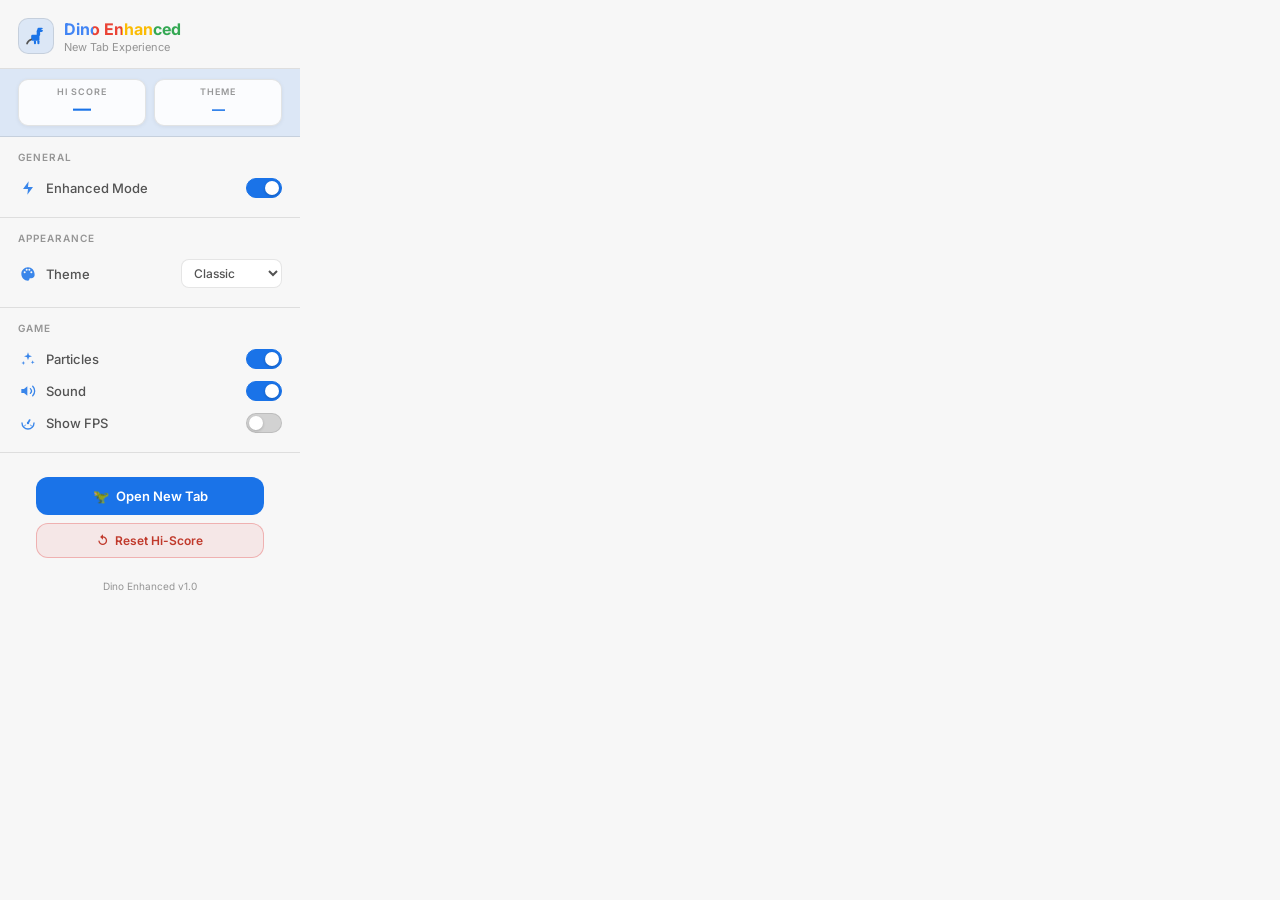
==== popup.html @ 63dc0ee6 "dark theme added, ui and structure improved" ====
<!DOCTYPE html>
<html lang="en">
<head>
    <meta charset="UTF-8">
    <meta name="viewport" content="width=device-width, initial-scale=1.0">
    <title>Dino Enhanced</title>
    <link rel="preconnect" href="https://fonts.googleapis.com">
    <link href="https://fonts.googleapis.com/css2?family=Google+Sans:wght@400;500;700&family=Inter:wght@400;500;600&display=swap" rel="stylesheet">
    <style>
        /* ── Design tokens (overwritten by JS on load) ── */
        :root {
            --bg:            #f7f7f7;
            --surface:       rgba(255,255,255,0.88);
            --border:        rgba(0,0,0,0.10);
            --text:          #535353;
            --text-muted:    rgba(83,83,83,0.6);
            --accent:        #1a73e8;
            --accent-soft:   rgba(26,115,232,0.12);
            --glow:          none;
            --btn-bg:        #1a73e8;
            --btn-text:      #ffffff;
            --input-bg:      rgba(255,255,255,0.98);
            --select-bg:     rgba(255,255,255,0.95);
            --logo-gradient: linear-gradient(90deg,#4285f4 25%,#ea4335 25%,#ea4335 50%,#fbbc05 50%,#fbbc05 75%,#34a853 75%);
            --t: 0.35s cubic-bezier(0.4,0,0.2,1);
        }

        * { box-sizing: border-box; margin: 0; padding: 0; }

        body {
            font-family: 'Inter', sans-serif;
            width: 300px;
            background: var(--bg);
            color: var(--text);
            transition: background var(--t), color var(--t);
            overflow: hidden;
        }

        /* ── Header ── */
        .header {
            display: flex;
            align-items: center;
            gap: 10px;
            padding: 18px 18px 14px;
            border-bottom: 1px solid var(--border);
            transition: border-color var(--t);
        }

        .dino-icon {
            width: 36px;
            height: 36px;
            background: var(--accent-soft);
            border: 1px solid var(--border);
            border-radius: 10px;
            display: flex;
            align-items: center;
            justify-content: center;
            flex-shrink: 0;
            transition: background var(--t), border-color var(--t);
        }
        .dino-icon svg {
            width: 22px;
            height: 22px;
            fill: var(--accent);
            transition: fill var(--t);
        }

        .header-text h1 {
            font-family: 'Google Sans', 'Inter', sans-serif;
            font-size: 16px;
            font-weight: 700;
            background: var(--logo-gradient);
            -webkit-background-clip: text;
            -webkit-text-fill-color: transparent;
            background-clip: text;
            transition: background var(--t);
        }

        .header-text p {
            font-size: 11px;
            color: var(--text-muted);
            margin-top: 1px;
            transition: color var(--t);
        }

        /* ── Score badge ── */
        .score-bar {
            display: flex;
            gap: 8px;
            padding: 10px 18px;
            background: var(--accent-soft);
            border-bottom: 1px solid var(--border);
            transition: background var(--t), border-color var(--t);
        }

        .score-chip {
            flex: 1;
            background: var(--surface);
            border: 1px solid var(--border);
            border-radius: 10px;
            padding: 6px 10px;
            text-align: center;
            transition: background var(--t), border-color var(--t), box-shadow var(--t);
            box-shadow: 0 1px 4px rgba(0,0,0,0.06);
        }

        .score-chip .label {
            font-size: 9px;
            font-weight: 600;
            letter-spacing: 1px;
            text-transform: uppercase;
            color: var(--text-muted);
            transition: color var(--t);
        }

        .score-chip .value {
            font-size: 18px;
            font-weight: 700;
            font-variant-numeric: tabular-nums;
            color: var(--accent);
            margin-top: 1px;
            transition: color var(--t);
        }

        /* ── Sections ── */
        .section {
            padding: 14px 18px;
            border-bottom: 1px solid var(--border);
            transition: border-color var(--t);
        }

        .section-title {
            font-size: 10px;
            font-weight: 600;
            letter-spacing: 1px;
            text-transform: uppercase;
            color: var(--text-muted);
            margin-bottom: 10px;
            transition: color var(--t);
        }

        /* ── Rows ── */
        .row {
            display: flex;
            justify-content: space-between;
            align-items: center;
            padding: 5px 0;
        }

        .row + .row { margin-top: 2px; }

        .row-label {
            display: flex;
            align-items: center;
            gap: 8px;
            font-size: 13px;
            font-weight: 500;
        }

        .row-icon {
            width: 20px;
            height: 20px;
            flex-shrink: 0;
            display: flex;
            align-items: center;
            justify-content: center;
        }
        .row-icon svg {
            width: 16px;
            height: 16px;
            color: var(--accent);
            opacity: 0.85;
            transition: color var(--t);
        }

        /* ── Select ── */
        select {
            font-family: 'Inter', sans-serif;
            font-size: 12px;
            font-weight: 500;
            padding: 5px 8px;
            border-radius: 8px;
            border: 1px solid var(--border);
            background: var(--select-bg);
            color: var(--text);
            cursor: pointer;
            outline: none;
            transition: background var(--t), border-color var(--t), color var(--t), box-shadow var(--t);
        }
        select:focus {
            border-color: var(--accent);
            box-shadow: 0 0 0 2px var(--accent-soft), var(--glow);
        }

        /* ── Toggle switch ── */
        .switch {
            position: relative;
            display: inline-block;
            width: 36px;
            height: 20px;
            flex-shrink: 0;
        }
        .switch input { opacity: 0; width: 0; height: 0; }
        .slider {
            position: absolute;
            cursor: pointer;
            inset: 0;
            background: rgba(0,0,0,0.15);
            border-radius: 20px;
            transition: background 0.3s;
            border: 1px solid var(--border);
        }
        .slider::before {
            content: '';
            position: absolute;
            width: 14px; height: 14px;
            left: 2px; bottom: 2px;
            background: white;
            border-radius: 50%;
            transition: transform 0.3s, background 0.3s;
            box-shadow: 0 1px 3px rgba(0,0,0,0.2);
        }
        input:checked + .slider { background: var(--accent); border-color: var(--accent); }
        input:checked + .slider::before { transform: translateX(16px); }

        /* ── Primary button ── */
        .btn-primary {
            display: flex;
            align-items: center;
            justify-content: center;
            gap: 7px;
            width: 100%;
            padding: 11px;
            margin: 14px 18px 0;
            width: calc(100% - 36px);
            border: none;
            border-radius: 12px;
            background: var(--btn-bg);
            color: var(--btn-text);
            font-family: 'Inter', sans-serif;
            font-size: 13px;
            font-weight: 600;
            cursor: pointer;
            transition: background var(--t), color var(--t), transform 0.15s, box-shadow var(--t);
            box-shadow: 0 2px 10px rgba(0,0,0,0.15), var(--glow);
        }
        .btn-primary:hover {
            filter: brightness(1.1);
            box-shadow: 0 4px 18px rgba(0,0,0,0.2), var(--glow);
        }
        .btn-primary:active { transform: scale(0.97); }

        /* ── Danger button ── */
        .btn-danger {
            display: flex;
            align-items: center;
            justify-content: center;
            gap: 7px;
            width: calc(100% - 36px);
            margin: 8px 18px 0;
            padding: 9px;
            border: 1px solid rgba(220,50,50,0.3);
            border-radius: 12px;
            background: rgba(220,50,50,0.08);
            color: #c0392b;
            font-family: 'Inter', sans-serif;
            font-size: 12px;
            font-weight: 600;
            cursor: pointer;
            transition: background 0.2s, border-color 0.2s, transform 0.15s;
        }
        .btn-danger:hover { background: rgba(220,50,50,0.15); border-color: rgba(220,50,50,0.5); }
        .btn-danger:active { transform: scale(0.97); }

        /* ── Footer ── */
        .footer {
            padding: 10px 18px 14px;
            display: flex;
            flex-direction: column;
            gap: 0;
        }

        /* ── Version badge ── */
        .version {
            text-align: center;
            font-size: 10px;
            color: var(--text-muted);
            padding: 8px 18px 12px;
            transition: color var(--t);
        }

        /* Enhanced mode off state */
        body.disabled .score-bar,
        body.disabled .section:not(.always-on) {
            opacity: 0.4;
            pointer-events: none;
        }
    </style>
</head>
<body>

    <!-- Header -->
    <div class="header">
        <div class="dino-icon">
            <svg viewBox="0 0 64 64" xmlns="http://www.w3.org/2000/svg">
                <!-- Body -->
                <rect x="18" y="28" width="24" height="18" rx="4"/>
                <!-- Neck -->
                <rect x="34" y="14" width="10" height="18" rx="4"/>
                <!-- Head -->
                <rect x="36" y="8" width="16" height="12" rx="4"/>
                <!-- Eye -->
                <circle cx="50" cy="13" r="2" fill="var(--input-bg)"/>
                <!-- Tail -->
                <path d="M18 42 Q8 46 6 54" stroke-width="5" stroke-linecap="round" stroke="currentColor" fill="none"/>
                <!-- Front leg -->
                <rect x="26" y="44" width="6" height="12" rx="3"/>
                <!-- Back leg -->
                <rect x="36" y="44" width="6" height="12" rx="3"/>
            </svg>
        </div>
        <div class="header-text">
            <h1>Dino Enhanced</h1>
            <p>New Tab Experience</p>
        </div>
    </div>

    <!-- Score bar -->
    <div class="score-bar">
        <div class="score-chip">
            <div class="label">Hi Score</div>
            <div class="value" id="popup-hi-score">—</div>
        </div>
        <div class="score-chip">
            <div class="label">Theme</div>
            <div class="value" id="popup-theme-name" style="font-size:13px;margin-top:4px;">—</div>
        </div>
    </div>

    <!-- General section -->
    <div class="section always-on">
        <div class="section-title">General</div>

        <div class="row">
            <div class="row-label">
                <span class="row-icon">
                    <!-- Power / bolt -->
                    <svg viewBox="0 0 24 24" fill="none" stroke="currentColor" stroke-width="2" stroke-linecap="round" stroke-linejoin="round">
                        <path d="M13 2L4.5 13.5H12L11 22l8.5-11.5H12L13 2z" fill="currentColor" stroke="none"/>
                    </svg>
                </span>
                Enhanced Mode
            </div>
            <label class="switch">
                <input type="checkbox" id="enhancement-toggle" checked>
                <span class="slider"></span>
            </label>
        </div>
    </div>

    <!-- Appearance section -->
    <div class="section" id="section-appearance">
        <div class="section-title">Appearance</div>

        <div class="row">
            <div class="row-label">
                <span class="row-icon">
                    <!-- Palette -->
                    <svg viewBox="0 0 24 24" fill="currentColor">
                        <path d="M12 2C6.48 2 2 6.48 2 12c0 5.52 4.48 10 10 10 1.1 0 2-.9 2-2v-.5c0-.55.45-1 1-1h2c2.76 0 5-2.24 5-5C22 6.48 17.52 2 12 2zm-5 9a1.5 1.5 0 1 1 0-3 1.5 1.5 0 0 1 0 3zm3-4a1.5 1.5 0 1 1 0-3 1.5 1.5 0 0 1 0 3zm4 0a1.5 1.5 0 1 1 0-3 1.5 1.5 0 0 1 0 3zm3 4a1.5 1.5 0 1 1 0-3 1.5 1.5 0 0 1 0 3z"/>
                    </svg>
                </span>
                Theme
            </div>
            <select id="popup-theme-select">
                <option value="classic">Classic</option>
                <option value="cyberpunk">Cyberpunk</option>
                <option value="nature">Nature</option>
                <option value="space">Space</option>
                <option value="dark">Dark</option>
            </select>
        </div>
    </div>

    <!-- Game section -->
    <div class="section" id="section-game">
        <div class="section-title">Game</div>

        <div class="row">
            <div class="row-label">
                <span class="row-icon">
                    <!-- Sparkles / particles -->
                    <svg viewBox="0 0 24 24" fill="currentColor">
                        <path d="M12 2l1.5 4.5L18 8l-4.5 1.5L12 14l-1.5-4.5L6 8l4.5-1.5L12 2z"/>
                        <path d="M5 15l.75 2.25L8 18l-2.25.75L5 21l-.75-2.25L2 18l2.25-.75L5 15z"/>
                        <path d="M19 14l.75 2.25L22 17l-2.25.75L19 20l-.75-2.25L16 17l2.25-.75L19 14z"/>
                    </svg>
                </span>
                Particles
            </div>
            <label class="switch">
                <input type="checkbox" id="popup-particles" checked>
                <span class="slider"></span>
            </label>
        </div>

        <div class="row">
            <div class="row-label">
                <span class="row-icon">
                    <!-- Speaker / sound -->
                    <svg viewBox="0 0 24 24" fill="none" stroke="currentColor" stroke-width="2" stroke-linecap="round" stroke-linejoin="round">
                        <polygon points="11 5 6 9 2 9 2 15 6 15 11 19 11 5" fill="currentColor" stroke="none"/>
                        <path d="M15.54 8.46a5 5 0 0 1 0 7.07"/>
                        <path d="M19.07 4.93a10 10 0 0 1 0 14.14"/>
                    </svg>
                </span>
                Sound
            </div>
            <label class="switch">
                <input type="checkbox" id="popup-audio" checked>
                <span class="slider"></span>
            </label>
        </div>

        <div class="row">
            <div class="row-label">
                <span class="row-icon">
                    <!-- Speedometer / FPS -->
                    <svg viewBox="0 0 24 24" fill="none" stroke="currentColor" stroke-width="2" stroke-linecap="round">
                        <path d="M3 12a9 9 0 1 0 18 0"/>
                        <path d="M12 12l2.5-4.5" stroke-width="2.5"/>
                        <circle cx="12" cy="12" r="1.8" fill="currentColor" stroke="none"/>
                        <path d="M7 16.5l1-1.5" stroke-width="1.5"/>
                        <path d="M17 16.5l-1-1.5" stroke-width="1.5"/>
                    </svg>
                </span>
                Show FPS
            </div>
            <label class="switch">
                <input type="checkbox" id="popup-fps">
                <span class="slider"></span>
            </label>
        </div>
    </div>

    <!-- Footer buttons -->
    <div class="footer">
        <button class="btn-primary" id="open-tab-btn">
            <span>🦖</span> Open New Tab
        </button>
        <button class="btn-danger" id="reset-score-btn">
            <span>↺</span> Reset Hi-Score
        </button>
    </div>

    <div class="version">Dino Enhanced v1.0</div>

    <script src="popup.js"></script>
</body>
</html>
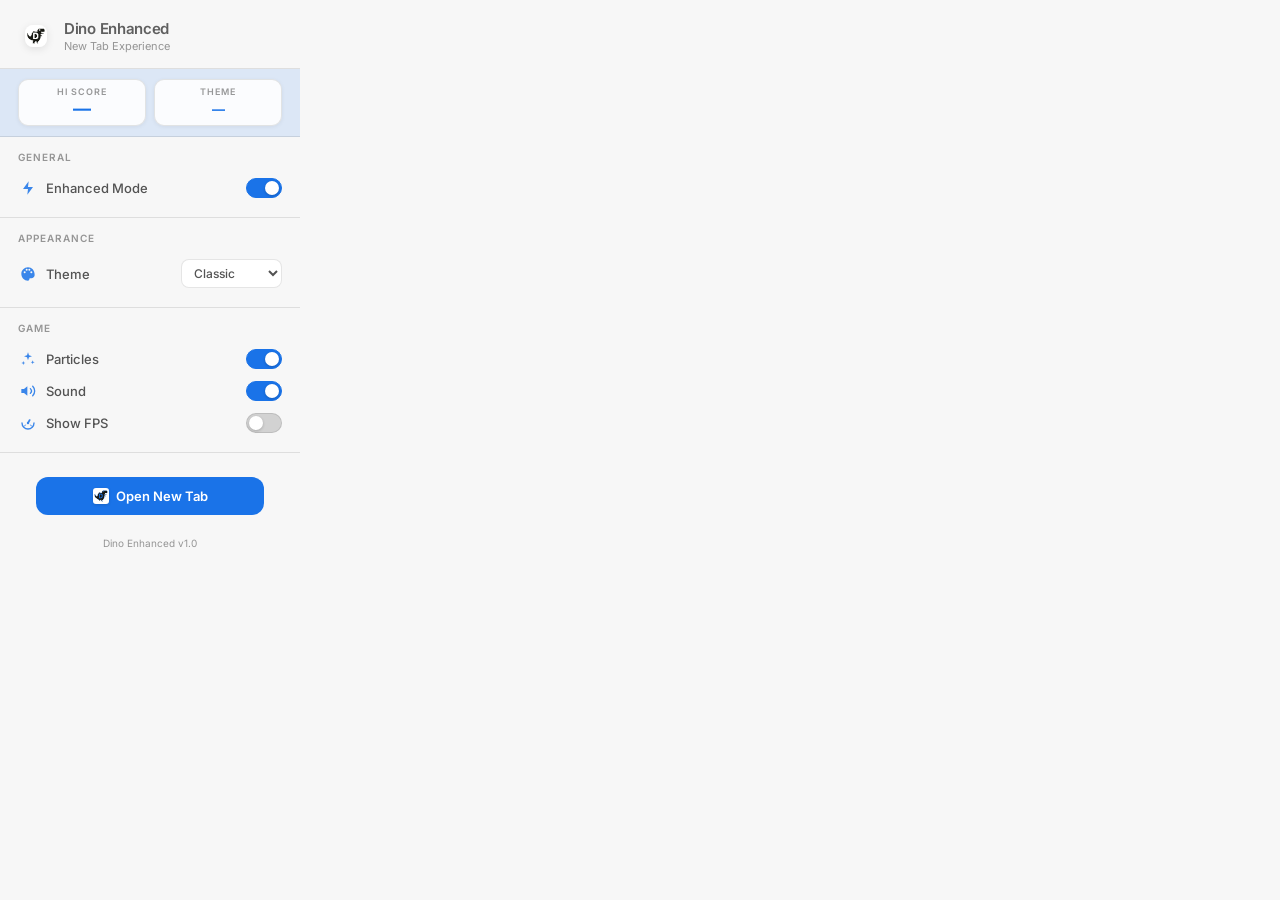
==== commit 9f4e1a68: "dino enhanced version created" ====
--- a/popup.html
+++ b/popup.html
@@ -4,6 +4,7 @@
     <meta charset="UTF-8">
     <meta name="viewport" content="width=device-width, initial-scale=1.0">
     <title>Dino Enhanced</title>
+    <link rel="icon" type="image/png" href="assets/brand/icon-32.png">
     <link rel="preconnect" href="https://fonts.googleapis.com">
     <link href="https://fonts.googleapis.com/css2?family=Google+Sans:wght@400;500;700&family=Inter:wght@400;500;600&display=swap" rel="stylesheet">
     <style>
@@ -23,9 +24,44 @@
             --select-bg:     rgba(255,255,255,0.95);
             --logo-gradient: linear-gradient(90deg,#4285f4 25%,#ea4335 25%,#ea4335 50%,#fbbc05 50%,#fbbc05 75%,#34a853 75%);
             --t: 0.35s cubic-bezier(0.4,0,0.2,1);
+            --logo-bg-color: #ffffff;
+            --logo-char-color: #191a14;
         }
 
         * { box-sizing: border-box; margin: 0; padding: 0; }
+
+        /* ── Dynamic Logo Styling ── */
+        .logo-svg {
+            width: 36px;
+            height: 36px;
+            border-radius: 8px;
+            box-shadow: 0 2px 8px rgba(0,0,0,0.1);
+        }
+        .logo-svg .bg-path {
+            fill: var(--logo-bg-color);
+            transition: fill var(--t);
+        }
+        .logo-svg .dino-path {
+            fill: var(--logo-char-color);
+            transition: fill var(--t);
+        }
+
+        .btn-logo-svg {
+            width: 16px;
+            height: 16px;
+            border-radius: 3px;
+            display: inline-block;
+            vertical-align: middle;
+            box-shadow: 0 1px 3px rgba(0,0,0,0.15);
+        }
+        .btn-logo-svg .bg-path {
+            fill: var(--logo-bg-color);
+            transition: fill var(--t);
+        }
+        .btn-logo-svg .dino-path {
+            fill: var(--logo-char-color);
+            transition: fill var(--t);
+        }
 
         body {
             font-family: 'Inter', sans-serif;
@@ -67,13 +103,12 @@
 
         .header-text h1 {
             font-family: 'Google Sans', 'Inter', sans-serif;
-            font-size: 16px;
-            font-weight: 700;
-            background: var(--logo-gradient);
-            -webkit-background-clip: text;
-            -webkit-text-fill-color: transparent;
-            background-clip: text;
-            transition: background var(--t);
+            font-size: 15px;
+            font-weight: 600;
+            letter-spacing: -0.02em;
+            color: var(--text);
+            opacity: 0.92;
+            transition: color var(--t), opacity 0.2s;
         }
 
         .header-text p {
@@ -250,27 +285,7 @@
         }
         .btn-primary:active { transform: scale(0.97); }
 
-        /* ── Danger button ── */
-        .btn-danger {
-            display: flex;
-            align-items: center;
-            justify-content: center;
-            gap: 7px;
-            width: calc(100% - 36px);
-            margin: 8px 18px 0;
-            padding: 9px;
-            border: 1px solid rgba(220,50,50,0.3);
-            border-radius: 12px;
-            background: rgba(220,50,50,0.08);
-            color: #c0392b;
-            font-family: 'Inter', sans-serif;
-            font-size: 12px;
-            font-weight: 600;
-            cursor: pointer;
-            transition: background 0.2s, border-color 0.2s, transform 0.15s;
-        }
-        .btn-danger:hover { background: rgba(220,50,50,0.15); border-color: rgba(220,50,50,0.5); }
-        .btn-danger:active { transform: scale(0.97); }
+
 
         /* ── Footer ── */
         .footer {
@@ -301,22 +316,12 @@
 
     <!-- Header -->
     <div class="header">
-        <div class="dino-icon">
-            <svg viewBox="0 0 64 64" xmlns="http://www.w3.org/2000/svg">
-                <!-- Body -->
-                <rect x="18" y="28" width="24" height="18" rx="4"/>
-                <!-- Neck -->
-                <rect x="34" y="14" width="10" height="18" rx="4"/>
-                <!-- Head -->
-                <rect x="36" y="8" width="16" height="12" rx="4"/>
-                <!-- Eye -->
-                <circle cx="50" cy="13" r="2" fill="var(--input-bg)"/>
-                <!-- Tail -->
-                <path d="M18 42 Q8 46 6 54" stroke-width="5" stroke-linecap="round" stroke="currentColor" fill="none"/>
-                <!-- Front leg -->
-                <rect x="26" y="44" width="6" height="12" rx="3"/>
-                <!-- Back leg -->
-                <rect x="36" y="44" width="6" height="12" rx="3"/>
+        <div class="dino-icon" style="background: none; border: none; padding: 0; display: flex; align-items: center; justify-content: center;">
+            <svg class="logo-svg" xmlns="http://www.w3.org/2000/svg" viewBox="0 0 1024 1024">
+                <g>
+                    <path class="dino-path" d="M 468.50 830.50 L 469.05 860.00 L 345.00 860.00 L 345.00 853.41 C345.00,847.65 345.26,846.75 347.00,846.29 C348.80,845.82 349.00,844.93 349.00,837.38 L 349.00 829.00 L 367.00 829.00 L 367.00 799.00 L 345.00 799.00 L 345.00 796.50 C345.00,794.25 345.40,794.00 349.00,794.00 L 353.00 794.00 L 353.00 756.06 L 366.25 755.78 L 379.50 755.50 L 380.05 726.00 L 312.07 726.00 L 311.78 715.75 L 311.50 705.50 L 293.27 705.23 C276.29,704.97 274.97,704.82 273.99,702.98 C273.05,701.22 271.87,701.00 263.57,701.00 L 254.22 701.00 L 252.50 678.50 L 217.09 677.95 L 216.50 663.50 L 208.25 663.21 L 200.00 662.92 L 200.00 657.66 C200.00,654.77 199.46,651.86 198.80,651.20 C198.07,650.47 194.53,650.00 189.80,650.00 L 182.00 650.00 L 182.00 641.58 C182.00,636.95 181.73,632.45 181.39,631.58 C180.91,630.31 179.11,630.00 172.25,630.00 L 163.71 630.00 L 164.26 621.98 C164.97,611.73 164.34,611.00 154.93,611.00 L 148.00 611.00 L 147.88 605.25 C147.81,602.09 147.85,597.18 147.96,594.34 C148.21,588.32 146.94,587.44 139.61,588.54 L 139.48 588.56 C136.11,589.06 134.08,589.36 132.86,588.51 C131.00,587.22 131.00,583.25 131.00,573.24 L 131.00 558.10 L 125.25 557.80 L 119.50 557.50 L 118.50 530.53 L 114.50 529.81 C112.30,529.42 109.33,529.32 107.91,529.59 C106.36,529.89 104.85,529.52 104.15,528.68 C103.28,527.64 103.05,508.88 103.24,454.89 L 103.50 382.50 L 120.00 381.92 L 120.00 367.14 L 125.25 366.49 C128.14,366.13 132.30,365.99 134.50,366.17 L 138.50 366.50 L 139.50 433.50 L 155.94 434.08 L 156.50 456.50 L 170.50 457.50 L 171.50 481.50 L 177.71 481.80 L 183.93 482.09 L 184.21 491.30 L 184.50 500.50 L 210.00 501.06 L 210.00 528.00 L 270.00 528.00 L 270.00 481.00 L 303.00 481.00 L 303.00 381.00 L 324.95 381.00 L 325.50 345.50 L 361.50 344.50 L 361.77 322.78 L 362.04 301.05 L 377.67 300.78 L 393.30 300.50 L 393.50 277.50 L 438.00 276.96 L 438.00 300.00 L 531.00 300.00 L 531.00 306.00 L 579.00 306.00 L 579.00 254.09 L 572.25 253.80 L 565.50 253.50 L 564.93 233.50 L 577.01 233.83 C585.42,234.07 589.53,233.80 590.55,232.96 C591.72,231.99 592.00,228.37 592.00,214.40 L 592.00 197.05 L 608.75 196.77 L 625.50 196.50 L 626.50 164.50 L 885.50 164.50 L 885.50 196.50 L 902.25 196.77 L 919.00 197.05 L 919.00 318.00 L 890.00 318.00 L 890.00 343.00 L 860.06 343.00 L 859.78 330.75 L 859.50 318.50 L 844.58 318.22 C833.31,318.01 829.45,318.26 828.84,319.22 C828.40,319.93 828.02,325.50 828.02,331.62 L 828.00 342.74 L 813.75 343.23 C805.91,343.50 799.16,343.53 798.75,343.30 C798.34,343.07 798.00,337.27 798.00,330.41 L 798.00 317.95 L 782.75 318.22 L 767.50 318.50 L 767.50 381.50 L 819.75 381.76 L 872.00 382.02 L 872.00 413.99 L 803.75 414.24 L 735.50 414.50 L 735.50 481.50 L 799.50 482.50 L 799.50 545.50 L 784.90 545.78 L 770.31 546.05 L 769.72 530.90 C769.40,522.56 768.74,515.34 768.24,514.84 C767.75,514.35 760.18,514.07 751.42,514.22 L 735.50 514.50 L 735.24 554.71 L 734.98 594.92 L 727.24 595.21 L 719.50 595.50 L 718.50 652.50 L 699.50 653.50 L 698.94 677.90 L 687.50 678.50 L 686.94 702.00 L 672.07 702.00 L 671.79 711.75 L 671.50 721.50 L 655.50 722.50 L 655.22 734.21 L 654.94 745.92 L 646.22 746.21 L 637.50 746.50 L 636.50 766.50 L 625.00 766.52 C618.67,766.54 612.73,766.65 611.78,766.77 C610.29,766.97 610.03,768.50 609.78,778.25 L 609.50 789.50 L 600.03 789.79 C594.01,789.98 590.29,790.52 589.80,791.29 C589.38,791.96 589.02,800.94 589.02,811.25 L 589.00 830.00 L 621.00 830.00 L 621.00 860.00 L 558.00 860.00 L 558.00 816.00 L 544.00 816.00 L 544.00 830.00 L 525.00 830.00 L 525.00 746.00 L 499.00 746.00 L 499.00 774.00 L 484.70 774.00 C474.91,774.00 470.02,774.38 469.20,775.20 C468.40,776.00 468.00,780.46 468.00,788.67 L 468.00 800.95 L 439.50 801.50 L 439.50 829.50 ZM 384.50 360.50 L 383.99 654.00 L 545.00 654.00 L 545.00 632.00 L 567.89 632.00 C587.85,632.00 590.86,631.80 591.39,630.42 C591.73,629.55 592.00,621.46 592.00,612.45 L 592.00 596.07 L 602.75 595.78 L 613.50 595.50 L 613.50 418.50 L 592.05 417.93 L 591.50 382.50 L 545.00 381.96 L 545.00 359.99 ZM 522.39 601.42 C521.85,602.83 517.14,603.00 479.56,603.00 C456.34,603.00 437.03,602.70 436.67,602.33 C436.30,601.97 436.00,558.77 436.00,506.33 L 436.00 411.00 L 523.00 411.00 L 523.00 433.93 L 533.75 434.22 L 544.50 434.50 L 544.78 445.75 L 545.07 457.00 L 561.00 457.00 L 561.00 555.92 L 545.50 556.50 L 544.50 579.50 L 533.75 579.78 L 523.00 580.07 L 523.00 589.95 C523.00,595.39 522.73,600.55 522.39,601.42 ZM 659.00 208.00 L 659.00 256.00 L 708.00 256.00 L 708.00 208.00 Z" />
+                    <path class="bg-path" d="M 0.00 512.00 L 0.00 0.00 L 512.00 0.00 L 1024.00 0.00 L 1024.00 512.00 L 1024.00 1024.00 L 512.00 1024.00 L 0.00 1024.00 L 0.00 512.00 ZM 468.78 845.25 L 468.50 830.50 L 454.00 830.00 L 439.50 829.50 L 439.50 815.50 L 439.50 801.50 L 453.75 801.22 L 468.00 800.95 L 468.00 788.67 C468.00,780.46 468.40,776.00 469.20,775.20 C470.02,774.38 474.91,774.00 484.70,774.00 L 499.00 774.00 L 499.00 760.00 L 499.00 746.00 L 512.00 746.00 L 525.00 746.00 L 525.00 788.00 L 525.00 830.00 L 534.50 830.00 L 544.00 830.00 L 544.00 823.00 L 544.00 816.00 L 551.00 816.00 L 558.00 816.00 L 558.00 838.00 L 558.00 860.00 L 589.50 860.00 L 621.00 860.00 L 621.00 845.00 L 621.00 830.00 L 605.00 830.00 L 589.00 830.00 L 589.02 811.25 C589.02,800.94 589.38,791.96 589.80,791.29 C590.29,790.52 594.01,789.98 600.03,789.79 L 609.50 789.50 L 609.78 778.25 C610.03,768.50 610.29,766.97 611.78,766.77 C612.73,766.65 618.67,766.54 625.00,766.52 L 636.50 766.50 L 637.00 756.50 L 637.50 746.50 L 646.22 746.21 L 654.94 745.92 L 655.22 734.21 L 655.50 722.50 L 663.50 722.00 L 671.50 721.50 L 671.79 711.75 L 672.07 702.00 L 679.50 702.00 L 686.94 702.00 L 687.22 690.25 L 687.50 678.50 L 693.22 678.20 L 698.94 677.90 L 699.22 665.70 L 699.50 653.50 L 709.00 653.00 L 718.50 652.50 L 719.00 624.00 L 719.50 595.50 L 727.24 595.21 L 734.98 594.92 L 735.24 554.71 L 735.50 514.50 L 751.42 514.22 C760.18,514.07 767.75,514.35 768.24,514.84 C768.74,515.34 769.40,522.56 769.72,530.90 L 770.31 546.05 L 784.90 545.78 L 799.50 545.50 L 799.50 514.00 L 799.50 482.50 L 767.50 482.00 L 735.50 481.50 L 735.50 448.00 L 735.50 414.50 L 803.75 414.24 L 872.00 413.99 L 872.00 398.00 L 872.00 382.02 L 819.75 381.76 L 767.50 381.50 L 767.50 350.00 L 767.50 318.50 L 782.75 318.22 L 798.00 317.95 L 798.00 330.41 C798.00,337.27 798.34,343.07 798.75,343.30 C799.16,343.53 805.91,343.50 813.75,343.23 L 828.00 342.74 L 828.02 331.62 C828.02,325.50 828.40,319.93 828.84,319.22 C829.45,318.26 833.31,318.01 844.58,318.22 L 859.50 318.50 L 859.78 330.75 L 860.06 343.00 L 875.03 343.00 L 890.00 343.00 L 890.00 330.50 L 890.00 318.00 L 904.50 318.00 L 919.00 318.00 L 919.00 257.52 L 919.00 197.05 L 902.25 196.77 L 885.50 196.50 L 885.50 180.50 L 885.50 164.50 L 756.00 164.50 L 626.50 164.50 L 626.00 180.50 L 625.50 196.50 L 608.75 196.77 L 592.00 197.05 L 592.00 214.40 C592.00,228.37 591.72,231.99 590.55,232.96 C589.53,233.80 585.42,234.07 577.01,233.83 L 564.93 233.50 L 565.22 243.50 L 565.50 253.50 L 572.25 253.80 L 579.00 254.09 L 579.00 280.05 L 579.00 306.00 L 555.00 306.00 L 531.00 306.00 L 531.00 303.00 L 531.00 300.00 L 484.50 300.00 L 438.00 300.00 L 438.00 288.48 L 438.00 276.96 L 415.75 277.23 L 393.50 277.50 L 393.40 289.00 L 393.30 300.50 L 377.67 300.78 L 362.04 301.05 L 361.77 322.78 L 361.50 344.50 L 343.50 345.00 L 325.50 345.50 L 325.23 363.25 L 324.95 381.00 L 313.98 381.00 L 303.00 381.00 L 303.00 431.00 L 303.00 481.00 L 286.50 481.00 L 270.00 481.00 L 270.00 504.50 L 270.00 528.00 L 240.00 528.00 L 210.00 528.00 L 210.00 514.53 L 210.00 501.06 L 197.25 500.78 L 184.50 500.50 L 184.21 491.30 L 183.93 482.09 L 177.71 481.80 L 171.50 481.50 L 171.00 469.50 L 170.50 457.50 L 163.50 457.00 L 156.50 456.50 L 156.22 445.29 L 155.94 434.08 L 147.72 433.79 L 139.50 433.50 L 139.00 400.00 L 138.50 366.50 L 134.50 366.17 C132.30,365.99 128.14,366.13 125.25,366.49 L 120.00 367.14 L 120.00 374.53 L 120.00 381.92 L 111.75 382.21 L 103.50 382.50 L 103.24 454.89 C103.05,508.88 103.28,527.64 104.15,528.68 C104.85,529.52 106.36,529.89 107.91,529.59 C109.33,529.32 112.30,529.42 114.50,529.81 L 118.50 530.53 L 119.00 544.01 L 119.50 557.50 L 125.25 557.80 L 131.00 558.10 L 131.00 572.98 C131.00,589.91 130.95,589.83 139.61,588.54 C146.94,587.44 148.21,588.32 147.96,594.34 C147.85,597.18 147.81,602.09 147.88,605.25 L 148.00 611.00 L 154.93 611.00 C164.34,611.00 164.97,611.73 164.26,621.98 L 163.71 630.00 L 172.25 630.00 C179.11,630.00 180.91,630.31 181.39,631.58 C181.73,632.45 182.00,636.95 182.00,641.58 L 182.00 650.00 L 189.80 650.00 C194.53,650.00 198.07,650.47 198.80,651.20 C199.46,651.86 200.00,654.77 200.00,657.66 L 200.00 662.92 L 208.25 663.21 L 216.50 663.50 L 216.79 670.73 L 217.09 677.95 L 234.79 678.23 L 252.50 678.50 L 253.36 689.75 L 254.22 701.00 L 263.57 701.00 C271.87,701.00 273.05,701.22 273.99,702.98 C274.97,704.82 276.29,704.97 293.27,705.23 L 311.50 705.50 L 311.78 715.75 L 312.07 726.00 L 346.06 726.00 L 380.05 726.00 L 379.78 740.75 L 379.50 755.50 L 366.25 755.78 L 353.00 756.06 L 353.00 775.03 L 353.00 794.00 L 349.00 794.00 C345.40,794.00 345.00,794.25 345.00,796.50 L 345.00 799.00 L 356.00 799.00 L 367.00 799.00 L 367.00 814.00 L 367.00 829.00 L 358.00 829.00 L 349.00 829.00 L 349.00 837.38 C349.00,844.93 348.80,845.82 347.00,846.29 C345.26,846.75 345.00,847.65 345.00,853.41 L 345.00 860.00 L 407.03 860.00 L 469.05 860.00 L 468.78 845.25 ZM 384.25 507.25 L 384.50 360.50 L 464.75 360.24 L 545.00 359.99 L 545.00 370.98 L 545.00 381.96 L 568.25 382.23 L 591.50 382.50 L 591.77 400.22 L 592.05 417.93 L 602.77 418.22 L 613.50 418.50 L 613.50 507.00 L 613.50 595.50 L 602.75 595.78 L 592.00 596.07 L 592.00 612.45 C592.00,621.46 591.73,629.55 591.39,630.42 C590.86,631.80 587.85,632.00 567.89,632.00 L 545.00 632.00 L 545.00 643.00 L 545.00 654.00 L 464.50 654.00 L 383.99 654.00 L 384.25 507.25 ZM 522.39 601.42 C522.73,600.55 523.00,595.39 523.00,589.95 L 523.00 580.07 L 533.75 579.78 L 544.50 579.50 L 545.00 568.00 L 545.50 556.50 L 553.25 556.21 L 561.00 555.92 L 561.00 506.46 L 561.00 457.00 L 553.03 457.00 L 545.07 457.00 L 544.78 445.75 L 544.50 434.50 L 533.75 434.22 L 523.00 433.93 L 523.00 422.47 L 523.00 411.00 L 479.50 411.00 L 436.00 411.00 L 436.00 506.33 C436.00,558.77 436.30,601.97 436.67,602.33 C437.03,602.70 456.34,603.00 479.56,603.00 C517.14,603.00 521.85,602.83 522.39,601.42 ZM 659.00 232.00 L 659.00 208.00 L 683.50 208.00 L 708.00 208.00 L 708.00 232.00 L 708.00 256.00 L 683.50 256.00 L 659.00 256.00 L 659.00 232.00 Z"/>
+                </g>
             </svg>
         </div>
         <div class="header-text">
@@ -446,10 +451,13 @@
     <!-- Footer buttons -->
     <div class="footer">
         <button class="btn-primary" id="open-tab-btn">
-            <span>🦖</span> Open New Tab
-        </button>
-        <button class="btn-danger" id="reset-score-btn">
-            <span>↺</span> Reset Hi-Score
+            <svg class="btn-logo-svg" xmlns="http://www.w3.org/2000/svg" viewBox="0 0 1024 1024">
+                <g>
+                    <path class="dino-path" d="M 468.50 830.50 L 469.05 860.00 L 345.00 860.00 L 345.00 853.41 C345.00,847.65 345.26,846.75 347.00,846.29 C348.80,845.82 349.00,844.93 349.00,837.38 L 349.00 829.00 L 367.00 829.00 L 367.00 799.00 L 345.00 799.00 L 345.00 796.50 C345.00,794.25 345.40,794.00 349.00,794.00 L 353.00 794.00 L 353.00 756.06 L 366.25 755.78 L 379.50 755.50 L 380.05 726.00 L 312.07 726.00 L 311.78 715.75 L 311.50 705.50 L 293.27 705.23 C276.29,704.97 274.97,704.82 273.99,702.98 C273.05,701.22 271.87,701.00 263.57,701.00 L 254.22 701.00 L 252.50 678.50 L 217.09 677.95 L 216.50 663.50 L 208.25 663.21 L 200.00 662.92 L 200.00 657.66 C200.00,654.77 199.46,651.86 198.80,651.20 C198.07,650.47 194.53,650.00 189.80,650.00 L 182.00 650.00 L 182.00 641.58 C182.00,636.95 181.73,632.45 181.39,631.58 C180.91,630.31 179.11,630.00 172.25,630.00 L 163.71 630.00 L 164.26 621.98 C164.97,611.73 164.34,611.00 154.93,611.00 L 148.00 611.00 L 147.88 605.25 C147.81,602.09 147.85,597.18 147.96,594.34 C148.21,588.32 146.94,587.44 139.61,588.54 L 139.48 588.56 C136.11,589.06 134.08,589.36 132.86,588.51 C131.00,587.22 131.00,583.25 131.00,573.24 L 131.00 558.10 L 125.25 557.80 L 119.50 557.50 L 118.50 530.53 L 114.50 529.81 C112.30,529.42 109.33,529.32 107.91,529.59 C106.36,529.89 104.85,529.52 104.15,528.68 C103.28,527.64 103.05,508.88 103.24,454.89 L 103.50 382.50 L 120.00 381.92 L 120.00 367.14 L 125.25 366.49 C128.14,366.13 132.30,365.99 134.50,366.17 L 138.50 366.50 L 139.50 433.50 L 155.94 434.08 L 156.50 456.50 L 170.50 457.50 L 171.50 481.50 L 177.71 481.80 L 183.93 482.09 L 184.21 491.30 L 184.50 500.50 L 210.00 501.06 L 210.00 528.00 L 270.00 528.00 L 270.00 481.00 L 303.00 481.00 L 303.00 381.00 L 324.95 381.00 L 325.50 345.50 L 361.50 344.50 L 361.77 322.78 L 362.04 301.05 L 377.67 300.78 L 393.30 300.50 L 393.50 277.50 L 438.00 276.96 L 438.00 300.00 L 531.00 300.00 L 531.00 306.00 L 579.00 306.00 L 579.00 254.09 L 572.25 253.80 L 565.50 253.50 L 564.93 233.50 L 577.01 233.83 C585.42,234.07 589.53,233.80 590.55,232.96 C591.72,231.99 592.00,228.37 592.00,214.40 L 592.00 197.05 L 608.75 196.77 L 625.50 196.50 L 626.50 164.50 L 885.50 164.50 L 885.50 196.50 L 902.25 196.77 L 919.00 197.05 L 919.00 318.00 L 890.00 318.00 L 890.00 343.00 L 860.06 343.00 L 859.78 330.75 L 859.50 318.50 L 844.58 318.22 C833.31,318.01 829.45,318.26 828.84,319.22 C828.40,319.93 828.02,325.50 828.02,331.62 L 828.00 342.74 L 813.75 343.23 C805.91,343.50 799.16,343.53 798.75,343.30 C798.34,343.07 798.00,337.27 798.00,330.41 L 798.00 317.95 L 782.75 318.22 L 767.50 318.50 L 767.50 381.50 L 819.75 381.76 L 872.00 382.02 L 872.00 413.99 L 803.75 414.24 L 735.50 414.50 L 735.50 481.50 L 799.50 482.50 L 799.50 545.50 L 784.90 545.78 L 770.31 546.05 L 769.72 530.90 C769.40,522.56 768.74,515.34 768.24,514.84 C767.75,514.35 760.18,514.07 751.42,514.22 L 735.50 514.50 L 735.24 554.71 L 734.98 594.92 L 727.24 595.21 L 719.50 595.50 L 718.50 652.50 L 699.50 653.50 L 698.94 677.90 L 687.50 678.50 L 686.94 702.00 L 672.07 702.00 L 671.79 711.75 L 671.50 721.50 L 655.50 722.50 L 655.22 734.21 L 654.94 745.92 L 646.22 746.21 L 637.50 746.50 L 636.50 766.50 L 625.00 766.52 C618.67,766.54 612.73,766.65 611.78,766.77 C610.29,766.97 610.03,768.50 609.78,778.25 L 609.50 789.50 L 600.03 789.79 C594.01,789.98 590.29,790.52 589.80,791.29 C589.38,791.96 589.02,800.94 589.02,811.25 L 589.00 830.00 L 621.00 830.00 L 621.00 860.00 L 558.00 860.00 L 558.00 816.00 L 544.00 816.00 L 544.00 830.00 L 525.00 830.00 L 525.00 746.00 L 499.00 746.00 L 499.00 774.00 L 484.70 774.00 C474.91,774.00 470.02,774.38 469.20,775.20 C468.40,776.00 468.00,780.46 468.00,788.67 L 468.00 800.95 L 439.50 801.50 L 439.50 829.50 ZM 384.50 360.50 L 383.99 654.00 L 545.00 654.00 L 545.00 632.00 L 567.89 632.00 C587.85,632.00 590.86,631.80 591.39,630.42 C591.73,629.55 592.00,621.46 592.00,612.45 L 592.00 596.07 L 602.75 595.78 L 613.50 595.50 L 613.50 418.50 L 592.05 417.93 L 591.50 382.50 L 545.00 381.96 L 545.00 359.99 ZM 522.39 601.42 C521.85,602.83 517.14,603.00 479.56,603.00 C456.34,603.00 437.03,602.70 436.67,602.33 C436.30,601.97 436.00,558.77 436.00,506.33 L 436.00 411.00 L 523.00 411.00 L 523.00 433.93 L 533.75 434.22 L 544.50 434.50 L 544.78 445.75 L 545.07 457.00 L 561.00 457.00 L 561.00 555.92 L 545.50 556.50 L 544.50 579.50 L 533.75 579.78 L 523.00 580.07 L 523.00 589.95 C523.00,595.39 522.73,600.55 522.39,601.42 ZM 659.00 208.00 L 659.00 256.00 L 708.00 256.00 L 708.00 208.00 Z" />
+                    <path class="bg-path" d="M 0.00 512.00 L 0.00 0.00 L 512.00 0.00 L 1024.00 0.00 L 1024.00 512.00 L 1024.00 1024.00 L 512.00 1024.00 L 0.00 1024.00 L 0.00 512.00 ZM 468.78 845.25 L 468.50 830.50 L 454.00 830.00 L 439.50 829.50 L 439.50 815.50 L 439.50 801.50 L 453.75 801.22 L 468.00 800.95 L 468.00 788.67 C468.00,780.46 468.40,776.00 469.20,775.20 C470.02,774.38 474.91,774.00 484.70,774.00 L 499.00 774.00 L 499.00 760.00 L 499.00 746.00 L 512.00 746.00 L 525.00 746.00 L 525.00 788.00 L 525.00 830.00 L 534.50 830.00 L 544.00 830.00 L 544.00 823.00 L 544.00 816.00 L 551.00 816.00 L 558.00 816.00 L 558.00 838.00 L 558.00 860.00 L 589.50 860.00 L 621.00 860.00 L 621.00 845.00 L 621.00 830.00 L 605.00 830.00 L 589.00 830.00 L 589.02 811.25 C589.02,800.94 589.38,791.96 589.80,791.29 C590.29,790.52 594.01,789.98 600.03,789.79 L 609.50 789.50 L 609.78 778.25 C610.03,768.50 610.29,766.97 611.78,766.77 C612.73,766.65 618.67,766.54 625.00,766.52 L 636.50 766.50 L 637.00 756.50 L 637.50 746.50 L 646.22 746.21 L 654.94 745.92 L 655.22 734.21 L 655.50 722.50 L 663.50 722.00 L 671.50 721.50 L 671.79 711.75 L 672.07 702.00 L 679.50 702.00 L 686.94 702.00 L 687.22 690.25 L 687.50 678.50 L 693.22 678.20 L 698.94 677.90 L 699.22 665.70 L 699.50 653.50 L 709.00 653.00 L 718.50 652.50 L 719.00 624.00 L 719.50 595.50 L 727.24 595.21 L 734.98 594.92 L 735.24 554.71 L 735.50 514.50 L 751.42 514.22 C760.18,514.07 767.75,514.35 768.24,514.84 C768.74,515.34 769.40,522.56 769.72,530.90 L 770.31 546.05 L 784.90 545.78 L 799.50 545.50 L 799.50 514.00 L 799.50 482.50 L 767.50 482.00 L 735.50 481.50 L 735.50 448.00 L 735.50 414.50 L 803.75 414.24 L 872.00 413.99 L 872.00 398.00 L 872.00 382.02 L 819.75 381.76 L 767.50 381.50 L 767.50 350.00 L 767.50 318.50 L 782.75 318.22 L 798.00 317.95 L 798.00 330.41 C798.00,337.27 798.34,343.07 798.75,343.30 C799.16,343.53 805.91,343.50 813.75,343.23 L 828.00 342.74 L 828.02 331.62 C828.02,325.50 828.40,319.93 828.84,319.22 C829.45,318.26 833.31,318.01 844.58,318.22 L 859.50 318.50 L 859.78 330.75 L 860.06 343.00 L 875.03 343.00 L 890.00 343.00 L 890.00 330.50 L 890.00 318.00 L 904.50 318.00 L 919.00 318.00 L 919.00 257.52 L 919.00 197.05 L 902.25 196.77 L 885.50 196.50 L 885.50 180.50 L 885.50 164.50 L 756.00 164.50 L 626.50 164.50 L 626.00 180.50 L 625.50 196.50 L 608.75 196.77 L 592.00 197.05 L 592.00 214.40 C592.00,228.37 591.72,231.99 590.55,232.96 C589.53,233.80 585.42,234.07 577.01,233.83 L 564.93 233.50 L 565.22 243.50 L 565.50 253.50 L 572.25 253.80 L 579.00 254.09 L 579.00 280.05 L 579.00 306.00 L 555.00 306.00 L 531.00 306.00 L 531.00 303.00 L 531.00 300.00 L 484.50 300.00 L 438.00 300.00 L 438.00 288.48 L 438.00 276.96 L 415.75 277.23 L 393.50 277.50 L 393.40 289.00 L 393.30 300.50 L 377.67 300.78 L 362.04 301.05 L 361.77 322.78 L 361.50 344.50 L 343.50 345.00 L 325.50 345.50 L 325.23 363.25 L 324.95 381.00 L 313.98 381.00 L 303.00 381.00 L 303.00 431.00 L 303.00 481.00 L 286.50 481.00 L 270.00 481.00 L 270.00 504.50 L 270.00 528.00 L 240.00 528.00 L 210.00 528.00 L 210.00 514.53 L 210.00 501.06 L 197.25 500.78 L 184.50 500.50 L 184.21 491.30 L 183.93 482.09 L 177.71 481.80 L 171.50 481.50 L 171.00 469.50 L 170.50 457.50 L 163.50 457.00 L 156.50 456.50 L 156.22 445.29 L 155.94 434.08 L 147.72 433.79 L 139.50 433.50 L 139.00 400.00 L 138.50 366.50 L 134.50 366.17 C132.30,365.99 128.14,366.13 125.25,366.49 L 120.00 367.14 L 120.00 374.53 L 120.00 381.92 L 111.75 382.21 L 103.50 382.50 L 103.24 454.89 C103.05,508.88 103.28,527.64 104.15,528.68 C104.85,529.52 106.36,529.89 107.91,529.59 C109.33,529.32 112.30,529.42 114.50,529.81 L 118.50 530.53 L 119.00 544.01 L 119.50 557.50 L 125.25 557.80 L 131.00 558.10 L 131.00 572.98 C131.00,589.91 130.95,589.83 139.61,588.54 C146.94,587.44 148.21,588.32 147.96,594.34 C147.85,597.18 147.81,602.09 147.88,605.25 L 148.00 611.00 L 154.93 611.00 C164.34,611.00 164.97,611.73 164.26,621.98 L 163.71 630.00 L 172.25 630.00 C179.11,630.00 180.91,630.31 181.39,631.58 C181.73,632.45 182.00,641.58 L 182.00 650.00 L 189.80 650.00 C194.53,650.00 198.07,650.47 198.80,651.20 C199.46,651.86 200.00,654.77 200.00,657.66 L 200.00 662.92 L 208.25 663.21 L 216.50 663.50 L 216.79 670.73 L 217.09 677.95 L 234.79 678.23 L 252.50 678.50 L 253.36 689.75 L 254.22 701.00 L 263.57 701.00 C271.87,701.00 273.05,701.22 273.99,702.98 C274.97,704.82 276.29,704.97 293.27,705.23 L 311.50 705.50 L 311.78 715.75 L 312.07 726.00 L 346.06 726.00 L 380.05 726.00 L 379.78 740.75 L 379.50 755.50 L 366.25 755.78 L 353.00 756.06 L 353.00 775.03 L 353.00 794.00 L 349.00 794.00 C345.40,794.00 345.00,794.25 345.00,796.50 L 345.00 799.00 L 356.00 799.00 L 367.00 799.00 L 367.00 814.00 L 367.00 829.00 L 358.00 829.00 L 349.00 829.00 L 349.00 837.38 C349.00,844.93 348.80,845.82 347.00,846.29 C345.26,846.75 345.00,847.65 345.00,853.41 L 345.00 860.00 L 407.03 860.00 L 469.05 860.00 L 468.78 845.25 ZM 384.25 507.25 L 384.50 360.50 L 464.75 360.24 L 545.00 359.99 L 545.00 370.98 L 545.00 381.96 L 568.25 382.23 L 591.50 382.50 L 591.77 400.22 L 592.05 417.93 L 602.77 418.22 L 613.50 418.50 L 613.50 507.00 L 613.50 595.50 L 602.75 595.78 L 592.00 596.07 L 592.00 612.45 C592.00,621.46 591.73,629.55 591.39,630.42 C590.86,631.80 587.85,632.00 567.89,632.00 L 545.00 632.00 L 545.00 643.00 L 545.00 654.00 L 464.50 654.00 L 383.99 654.00 L 384.25 507.25 ZM 522.39 601.42 C522.73,600.55 523.00,595.39 523.00,589.95 L 523.00 580.07 L 533.75 579.78 L 544.50 579.50 L 545.00 568.00 L 545.50 556.50 L 553.25 556.21 L 561.00 555.92 L 561.00 506.46 L 561.00 457.00 L 553.03 457.00 L 545.07 457.00 L 544.78 445.75 L 544.50 434.50 L 533.75 434.22 L 523.00 433.93 L 523.00 422.47 L 523.00 411.00 L 479.50 411.00 L 436.00 411.00 L 436.00 506.33 C436.00,558.77 436.30,601.97 436.67,602.33 C437.03,602.70 456.34,603.00 479.56,603.00 C517.14,603.00 521.85,602.83 522.39,601.42 ZM 659.00 232.00 L 659.00 208.00 L 683.50 208.00 L 708.00 208.00 L 708.00 232.00 L 708.00 256.00 L 683.50 256.00 L 659.00 256.00 L 659.00 232.00 Z"/>
+                </g>
+            </svg>
+            Open New Tab
         </button>
     </div>
 
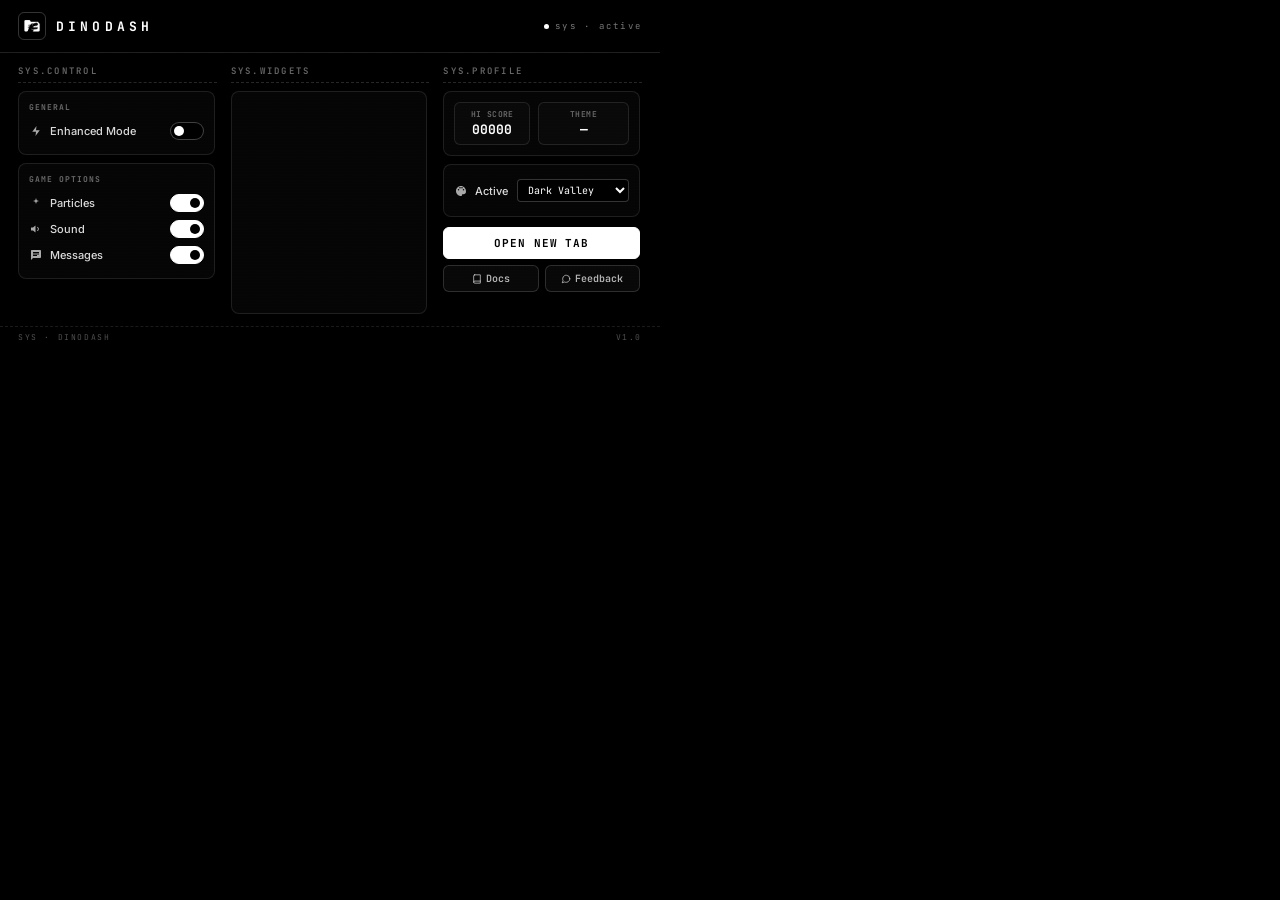
==== commit c6a89074: "popup and history widget permission updated" ====
--- a/popup.html
+++ b/popup.html
@@ -3,236 +3,247 @@
 <head>
     <meta charset="UTF-8">
     <meta name="viewport" content="width=device-width, initial-scale=1.0">
-    <title>Dino Enhanced</title>
-    <link rel="icon" type="image/png" href="assets/brand/icon-32.png">
+    <title>DinoDash</title>
+    <link rel="icon" type="image/webp" href="assets/brand/logo-dark.webp">
     <link rel="preconnect" href="https://fonts.googleapis.com">
-    <link href="https://fonts.googleapis.com/css2?family=Google+Sans:wght@400;500;700&family=Inter:wght@400;500;600&display=swap" rel="stylesheet">
+    <link href="https://fonts.googleapis.com/css2?family=Inter:wght@400;500;600&family=JetBrains+Mono:wght@400;500;600;700&display=swap" rel="stylesheet">
     <style>
-        /* ── Design tokens (overwritten by JS on load) ── */
-        :root {
-            --bg:            #f7f7f7;
-            --surface:       rgba(255,255,255,0.88);
-            --border:        rgba(0,0,0,0.10);
-            --text:          #535353;
-            --text-muted:    rgba(83,83,83,0.6);
-            --accent:        #1a73e8;
-            --accent-soft:   rgba(26,115,232,0.12);
-            --glow:          none;
-            --btn-bg:        #1a73e8;
-            --btn-text:      #ffffff;
-            --input-bg:      rgba(255,255,255,0.98);
-            --select-bg:     rgba(255,255,255,0.95);
-            --logo-gradient: linear-gradient(90deg,#4285f4 25%,#ea4335 25%,#ea4335 50%,#fbbc05 50%,#fbbc05 75%,#34a853 75%);
-            --t: 0.35s cubic-bezier(0.4,0,0.2,1);
-            --logo-bg-color: #ffffff;
-            --logo-char-color: #191a14;
-        }
-
-        * { box-sizing: border-box; margin: 0; padding: 0; }
-
-        /* ── Dynamic Logo Styling ── */
-        .logo-svg {
-            width: 36px;
-            height: 36px;
-            border-radius: 8px;
-            box-shadow: 0 2px 8px rgba(0,0,0,0.1);
-        }
-        .logo-svg .bg-path {
-            fill: var(--logo-bg-color);
-            transition: fill var(--t);
-        }
-        .logo-svg .dino-path {
-            fill: var(--logo-char-color);
-            transition: fill var(--t);
-        }
-
-        .btn-logo-svg {
-            width: 16px;
-            height: 16px;
-            border-radius: 3px;
-            display: inline-block;
-            vertical-align: middle;
-            box-shadow: 0 1px 3px rgba(0,0,0,0.15);
-        }
-        .btn-logo-svg .bg-path {
-            fill: var(--logo-bg-color);
-            transition: fill var(--t);
-        }
-        .btn-logo-svg .dino-path {
-            fill: var(--logo-char-color);
-            transition: fill var(--t);
+        * {
+            box-sizing: border-box;
+            margin: 0;
+            padding: 0;
         }
 
         body {
             font-family: 'Inter', sans-serif;
-            width: 300px;
-            background: var(--bg);
-            color: var(--text);
-            transition: background var(--t), color var(--t);
+            width: 660px;
+            height: 350px;
+            background: #000000;
+            color: #ffffff;
             overflow: hidden;
+            position: relative;
+        }
+
+        /* ── Grain & Scanline Overlays ── */
+        .grain {
+            position: fixed;
+            inset: 0;
+            pointer-events: none;
+            z-index: 99;
+            opacity: 0.04;
+            mix-blend-mode: overlay;
+            background-image: radial-gradient(#ffffff 1px, transparent 1px);
+            background-size: 3px 3px;
+        }
+        .scanlines {
+            position: fixed;
+            inset: 0;
+            pointer-events: none;
+            z-index: 98;
+            mix-blend-mode: overlay;
+            background: repeating-linear-gradient(rgba(255, 255, 255, 0.02) 0 1px, transparent 1px 3px);
+        }
+
+        .popup-wrapper {
+            width: 100%;
+            height: 100%;
+            display: flex;
+            flex-direction: column;
+            position: relative;
+            z-index: 10;
         }
 
         /* ── Header ── */
+        .header-container {
+            display: flex;
+            justify-content: space-between;
+            align-items: center;
+            padding: 12px 18px;
+            border-bottom: 1px solid rgba(255, 255, 255, 0.12);
+        }
+
         .header {
             display: flex;
             align-items: center;
             gap: 10px;
-            padding: 18px 18px 14px;
-            border-bottom: 1px solid var(--border);
-            transition: border-color var(--t);
+            text-decoration: none;
+            color: inherit;
+            cursor: pointer;
+            transition: opacity 0.15s;
+        }
+        .header:hover {
+            opacity: 0.8;
         }
 
         .dino-icon {
-            width: 36px;
-            height: 36px;
-            background: var(--accent-soft);
-            border: 1px solid var(--border);
-            border-radius: 10px;
+            width: 28px;
+            height: 28px;
+            border: 1px solid rgba(255, 255, 255, 0.2);
+            border-radius: 6px;
+            overflow: hidden;
             display: flex;
             align-items: center;
             justify-content: center;
-            flex-shrink: 0;
-            transition: background var(--t), border-color var(--t);
-        }
-        .dino-icon svg {
-            width: 22px;
-            height: 22px;
-            fill: var(--accent);
-            transition: fill var(--t);
+        }
+
+        .popup-header__logo {
+            width: 85%;
+            height: 85%;
+            object-fit: contain;
         }
 
         .header-text h1 {
-            font-family: 'Google Sans', 'Inter', sans-serif;
-            font-size: 15px;
-            font-weight: 600;
-            letter-spacing: -0.02em;
-            color: var(--text);
-            opacity: 0.92;
-            transition: color var(--t), opacity 0.2s;
-        }
-
-        .header-text p {
-            font-size: 11px;
-            color: var(--text-muted);
-            margin-top: 1px;
-            transition: color var(--t);
-        }
-
-        /* ── Score badge ── */
-        .score-bar {
-            display: flex;
+            font-family: 'JetBrains Mono', ui-monospace, SFMono-Regular, monospace;
+            font-size: 13px;
+            font-weight: 700;
+            letter-spacing: 0.32em;
+            text-transform: uppercase;
+            color: #ffffff;
+        }
+
+        .sys-status {
+            font-family: 'JetBrains Mono', ui-monospace, SFMono-Regular, monospace;
+            font-size: 9px;
+            letter-spacing: 0.25em;
+            color: rgba(255, 255, 255, 0.45);
+            display: flex;
+            align-items: center;
+            gap: 6px;
+        }
+
+        .pulse-dot {
+            display: inline-block;
+            width: 5px;
+            height: 5px;
+            background: #ffffff;
+            border-radius: 50%;
+            animation: pulse 1.5s infinite;
+        }
+
+        @keyframes pulse {
+            0% { opacity: 0.3; }
+            50% { opacity: 1; }
+            100% { opacity: 0.3; }
+        }
+
+        /* ── Grid Layout ── */
+        .dashboard-grid {
+            display: grid;
+            grid-template-columns: 1fr 1fr 1fr;
+            gap: 14px;
+            padding: 12px 18px;
+            flex: 1;
+            overflow: hidden;
+        }
+
+        .grid-column {
+            display: flex;
+            flex-direction: column;
             gap: 8px;
-            padding: 10px 18px;
-            background: var(--accent-soft);
-            border-bottom: 1px solid var(--border);
-            transition: background var(--t), border-color var(--t);
-        }
-
-        .score-chip {
-            flex: 1;
-            background: var(--surface);
-            border: 1px solid var(--border);
-            border-radius: 10px;
-            padding: 6px 10px;
-            text-align: center;
-            transition: background var(--t), border-color var(--t), box-shadow var(--t);
-            box-shadow: 0 1px 4px rgba(0,0,0,0.06);
-        }
-
-        .score-chip .label {
+            min-width: 0;
+            height: 100%;
+        }
+
+        .column-header {
+            font-family: 'JetBrains Mono', ui-monospace, SFMono-Regular, monospace;
             font-size: 9px;
             font-weight: 600;
-            letter-spacing: 1px;
+            letter-spacing: 0.25em;
+            color: rgba(255, 255, 255, 0.4);
+            border-bottom: 1px dashed rgba(255, 255, 255, 0.15);
+            padding-bottom: 5px;
             text-transform: uppercase;
-            color: var(--text-muted);
-            transition: color var(--t);
-        }
-
-        .score-chip .value {
-            font-size: 18px;
+        }
+
+        .column-content {
+            display: flex;
+            flex-direction: column;
+            gap: 8px;
+            flex: 1;
+            overflow-y: auto;
+            padding-right: 2px;
+        }
+
+        /* Column scrollbars */
+        .column-content::-webkit-scrollbar {
+            width: 3px;
+        }
+        .column-content::-webkit-scrollbar-thumb {
+            background: rgba(255, 255, 255, 0.15);
+            border-radius: 2px;
+        }
+
+        .section-card {
+            background: rgba(255, 255, 255, 0.02);
+            border: 1px solid rgba(255, 255, 255, 0.1);
+            border-radius: 8px;
+            padding: 10px;
+        }
+
+        .section-title {
+            font-family: 'JetBrains Mono', ui-monospace, SFMono-Regular, monospace;
+            font-size: 8px;
             font-weight: 700;
-            font-variant-numeric: tabular-nums;
-            color: var(--accent);
-            margin-top: 1px;
-            transition: color var(--t);
-        }
-
-        /* ── Sections ── */
-        .section {
-            padding: 14px 18px;
-            border-bottom: 1px solid var(--border);
-            transition: border-color var(--t);
-        }
-
-        .section-title {
+            letter-spacing: 0.12em;
+            text-transform: uppercase;
+            color: rgba(255, 255, 255, 0.4);
+            margin-bottom: 6px;
+        }
+
+        .row {
+            display: flex;
+            justify-content: space-between;
+            align-items: center;
+            padding: 4px 0;
+        }
+
+        .row-label {
+            display: flex;
+            align-items: center;
+            gap: 7px;
+            font-size: 11px;
+            font-weight: 500;
+            color: rgba(255, 255, 255, 0.85);
+        }
+
+        .row-icon {
+            width: 14px;
+            height: 14px;
+            display: flex;
+            align-items: center;
+            justify-content: center;
+            opacity: 0.65;
+        }
+
+        .row-icon svg {
+            width: 12px;
+            height: 12px;
+            color: #ffffff;
+        }
+
+        select {
+            font-family: 'JetBrains Mono', ui-monospace, SFMono-Regular, monospace;
             font-size: 10px;
-            font-weight: 600;
-            letter-spacing: 1px;
-            text-transform: uppercase;
-            color: var(--text-muted);
-            margin-bottom: 10px;
-            transition: color var(--t);
-        }
-
-        /* ── Rows ── */
-        .row {
-            display: flex;
-            justify-content: space-between;
-            align-items: center;
-            padding: 5px 0;
-        }
-
-        .row + .row { margin-top: 2px; }
-
-        .row-label {
-            display: flex;
-            align-items: center;
-            gap: 8px;
-            font-size: 13px;
-            font-weight: 500;
-        }
-
-        .row-icon {
-            width: 20px;
-            height: 20px;
-            flex-shrink: 0;
-            display: flex;
-            align-items: center;
-            justify-content: center;
-        }
-        .row-icon svg {
-            width: 16px;
-            height: 16px;
-            color: var(--accent);
-            opacity: 0.85;
-            transition: color var(--t);
-        }
-
-        /* ── Select ── */
-        select {
-            font-family: 'Inter', sans-serif;
-            font-size: 12px;
-            font-weight: 500;
-            padding: 5px 8px;
-            border-radius: 8px;
-            border: 1px solid var(--border);
-            background: var(--select-bg);
-            color: var(--text);
+            padding: 3px 6px;
+            border-radius: 4px;
+            border: 1px solid rgba(255, 255, 255, 0.2);
+            background: #000000;
+            color: #ffffff;
             cursor: pointer;
             outline: none;
-            transition: background var(--t), border-color var(--t), color var(--t), box-shadow var(--t);
-        }
+            transition: border-color 0.2s;
+        }
+
         select:focus {
-            border-color: var(--accent);
-            box-shadow: 0 0 0 2px var(--accent-soft), var(--glow);
-        }
-
-        /* ── Toggle switch ── */
+            border-color: #ffffff;
+        }
+
+        /* ── Toggle Switch ── */
         .switch {
             position: relative;
             display: inline-block;
-            width: 36px;
-            height: 20px;
+            width: 34px;
+            height: 18px;
             flex-shrink: 0;
         }
         .switch input { opacity: 0; width: 0; height: 0; }
@@ -240,229 +251,439 @@
             position: absolute;
             cursor: pointer;
             inset: 0;
-            background: rgba(0,0,0,0.15);
-            border-radius: 20px;
-            transition: background 0.3s;
-            border: 1px solid var(--border);
+            background: #000000;
+            border-radius: 18px;
+            transition: background 0.2s, border-color 0.2s;
+            border: 1px solid rgba(255, 255, 255, 0.25);
         }
         .slider::before {
             content: '';
             position: absolute;
-            width: 14px; height: 14px;
-            left: 2px; bottom: 2px;
-            background: white;
+            width: 10px;
+            height: 10px;
+            left: 3px;
+            bottom: 3px;
+            background: #ffffff;
             border-radius: 50%;
-            transition: transform 0.3s, background 0.3s;
-            box-shadow: 0 1px 3px rgba(0,0,0,0.2);
-        }
-        input:checked + .slider { background: var(--accent); border-color: var(--accent); }
-        input:checked + .slider::before { transform: translateX(16px); }
-
-        /* ── Primary button ── */
+            transition: transform 0.2s, background 0.2s;
+        }
+        input:checked + .slider {
+            background: #ffffff;
+            border-color: #ffffff;
+        }
+        input:checked + .slider::before {
+            transform: translateX(16px);
+            background: #000000;
+        }
+
+        /* ── Widget Manager Styles ── */
+        .widget-manage--expanded {
+            display: flex;
+            flex-direction: column;
+            gap: 6px;
+        }
+        .widget-manage__hint {
+            font-size: 9px;
+            color: rgba(255, 255, 255, 0.4);
+            margin-bottom: 6px;
+            line-height: 1.3;
+        }
+        .widget-tag-group {
+            margin-bottom: 8px;
+        }
+        .widget-tag-group:last-child {
+            margin-bottom: 0;
+        }
+        .widget-tag-group__label {
+            font-family: 'JetBrains Mono', ui-monospace, SFMono-Regular, monospace;
+            font-size: 8px;
+            font-weight: 700;
+            letter-spacing: 0.05em;
+            text-transform: uppercase;
+            color: rgba(255, 255, 255, 0.4);
+            margin-bottom: 4px;
+            display: block;
+        }
+        .widget-tag-list {
+            display: flex;
+            flex-wrap: wrap;
+            gap: 5px;
+        }
+        .widget-tag {
+            display: inline-flex;
+            align-items: center;
+            gap: 3px;
+            padding: 3px 5px 3px 8px;
+            border-radius: 999px;
+            font-size: 10px;
+            font-weight: 600;
+        }
+        .widget-tag--active {
+            background: #ffffff;
+            color: #000000;
+            border: 1px solid #ffffff;
+        }
+        .widget-tag--inactive {
+            background: transparent;
+            color: rgba(255, 255, 255, 0.7);
+            border: 1px dashed rgba(255, 255, 255, 0.2);
+            padding-left: 3px;
+        }
+        .widget-tag__action {
+            display: inline-flex;
+            align-items: center;
+            justify-content: center;
+            width: 14px;
+            height: 14px;
+            border-radius: 50%;
+            font-size: 10px;
+            font-weight: 700;
+            border: none;
+            cursor: pointer;
+        }
+        .widget-tag__action--remove {
+            background: rgba(0, 0, 0, 0.15);
+            color: #000000;
+        }
+        .widget-tag__action--add {
+            background: rgba(255, 255, 255, 0.1);
+            color: #ffffff;
+            margin-right: 1px;
+        }
+        .widget-tag__action--add:hover {
+            background: #ffffff;
+            color: #000000;
+        }
+
+        /* ── Profile & Action Layouts ── */
+        .score-grid {
+            display: grid;
+            grid-template-columns: 1fr 1.2fr;
+            gap: 8px;
+        }
+        .score-chip {
+            background: rgba(255, 255, 255, 0.02);
+            border: 1px solid rgba(255, 255, 255, 0.1);
+            border-radius: 6px;
+            padding: 6px 4px;
+            text-align: center;
+        }
+        .score-chip .label {
+            font-family: 'JetBrains Mono', ui-monospace, SFMono-Regular, monospace;
+            font-size: 8px;
+            font-weight: 600;
+            letter-spacing: 0.05em;
+            text-transform: uppercase;
+            color: rgba(255, 255, 255, 0.4);
+        }
+        .score-chip .value {
+            font-family: 'JetBrains Mono', ui-monospace, SFMono-Regular, monospace;
+            font-size: 13px;
+            font-weight: 700;
+            color: #ffffff;
+            margin-top: 2px;
+        }
+
+        .footer-actions {
+            display: flex;
+            flex-direction: column;
+            gap: 6px;
+            margin-top: 2px;
+        }
+
         .btn-primary {
             display: flex;
             align-items: center;
             justify-content: center;
-            gap: 7px;
             width: 100%;
-            padding: 11px;
-            margin: 14px 18px 0;
-            width: calc(100% - 36px);
-            border: none;
-            border-radius: 12px;
-            background: var(--btn-bg);
-            color: var(--btn-text);
-            font-family: 'Inter', sans-serif;
-            font-size: 13px;
+            padding: 8px;
+            border: 1px solid #ffffff;
+            border-radius: 6px;
+            background: #ffffff;
+            color: #000000;
+            font-family: 'JetBrains Mono', ui-monospace, SFMono-Regular, monospace;
+            font-size: 11px;
+            font-weight: 700;
+            letter-spacing: 0.08em;
+            text-transform: uppercase;
+            cursor: pointer;
+            transition: background 0.15s, color 0.15s;
+        }
+
+        .btn-primary:hover {
+            background: #000000;
+            color: #ffffff;
+        }
+
+        .btn-ghost-row {
+            display: grid;
+            grid-template-columns: 1fr 1fr;
+            gap: 6px;
+        }
+
+        .btn-ghost {
+            display: flex;
+            align-items: center;
+            justify-content: center;
+            gap: 4px;
+            padding: 6px;
+            font-family: 'JetBrains Mono', ui-monospace, SFMono-Regular, monospace;
+            font-size: 10px;
             font-weight: 600;
+            border-radius: 6px;
+            background: rgba(255, 255, 255, 0.03);
+            color: rgba(255, 255, 255, 0.7);
+            border: 1px solid rgba(255, 255, 255, 0.15);
             cursor: pointer;
-            transition: background var(--t), color var(--t), transform 0.15s, box-shadow var(--t);
-            box-shadow: 0 2px 10px rgba(0,0,0,0.15), var(--glow);
-        }
-        .btn-primary:hover {
-            filter: brightness(1.1);
-            box-shadow: 0 4px 18px rgba(0,0,0,0.2), var(--glow);
-        }
-        .btn-primary:active { transform: scale(0.97); }
-
-
+            text-decoration: none;
+            transition: color 0.15s, border-color 0.15s, background 0.15s;
+        }
+
+        .btn-ghost:hover {
+            color: #ffffff;
+            border-color: #ffffff;
+            background: rgba(255, 255, 255, 0.08);
+        }
+
+        .btn-ghost svg {
+            width: 10px;
+            height: 10px;
+            stroke: currentColor;
+            fill: none;
+        }
+
+        /* ── Tooltips ── */
+        [data-tooltip] {
+            position: relative;
+        }
+        [data-tooltip]::after {
+            content: attr(data-tooltip);
+            position: absolute;
+            left: 50%;
+            bottom: calc(100% + 6px);
+            transform: translateX(-50%) translateY(3px);
+            z-index: 120;
+            max-width: 180px;
+            padding: 4px 6px;
+            border-radius: 4px;
+            background: #000000;
+            color: #ffffff;
+            border: 1px solid rgba(255, 255, 255, 0.2);
+            font-size: 9px;
+            font-family: 'JetBrains Mono', monospace;
+            white-space: nowrap;
+            pointer-events: none;
+            opacity: 0;
+            visibility: hidden;
+            transition: opacity 0.12s, transform 0.12s, visibility 0.12s;
+        }
+        [data-tooltip]:hover::after {
+            opacity: 1;
+            visibility: visible;
+            transform: translateX(-50%) translateY(0);
+        }
 
         /* ── Footer ── */
-        .footer {
-            padding: 10px 18px 14px;
-            display: flex;
-            flex-direction: column;
-            gap: 0;
-        }
-
-        /* ── Version badge ── */
-        .version {
-            text-align: center;
-            font-size: 10px;
-            color: var(--text-muted);
-            padding: 8px 18px 12px;
-            transition: color var(--t);
-        }
-
-        /* Enhanced mode off state */
-        body.disabled .score-bar,
-        body.disabled .section:not(.always-on) {
-            opacity: 0.4;
+        .footer-bar {
+            display: flex;
+            justify-content: space-between;
+            align-items: center;
+            padding: 5px 18px 8px;
+            font-family: 'JetBrains Mono', ui-monospace, SFMono-Regular, monospace;
+            font-size: 8px;
+            letter-spacing: 0.2em;
+            color: rgba(255, 255, 255, 0.3);
+            text-transform: uppercase;
+            border-top: 1px dashed rgba(255, 255, 255, 0.1);
+        }
+
+        /* Enhanced mode disabled state styling: only dims dependent controls, keeping navigation fully functional */
+        body.disabled #section-game,
+        body.disabled #section-widgets,
+        body.disabled #section-appearance {
+            opacity: 0.35;
             pointer-events: none;
         }
     </style>
 </head>
 <body>
 
-    <!-- Header -->
-    <div class="header">
-        <div class="dino-icon" style="background: none; border: none; padding: 0; display: flex; align-items: center; justify-content: center;">
-            <svg class="logo-svg" xmlns="http://www.w3.org/2000/svg" viewBox="0 0 1024 1024">
-                <g>
-                    <path class="dino-path" d="M 468.50 830.50 L 469.05 860.00 L 345.00 860.00 L 345.00 853.41 C345.00,847.65 345.26,846.75 347.00,846.29 C348.80,845.82 349.00,844.93 349.00,837.38 L 349.00 829.00 L 367.00 829.00 L 367.00 799.00 L 345.00 799.00 L 345.00 796.50 C345.00,794.25 345.40,794.00 349.00,794.00 L 353.00 794.00 L 353.00 756.06 L 366.25 755.78 L 379.50 755.50 L 380.05 726.00 L 312.07 726.00 L 311.78 715.75 L 311.50 705.50 L 293.27 705.23 C276.29,704.97 274.97,704.82 273.99,702.98 C273.05,701.22 271.87,701.00 263.57,701.00 L 254.22 701.00 L 252.50 678.50 L 217.09 677.95 L 216.50 663.50 L 208.25 663.21 L 200.00 662.92 L 200.00 657.66 C200.00,654.77 199.46,651.86 198.80,651.20 C198.07,650.47 194.53,650.00 189.80,650.00 L 182.00 650.00 L 182.00 641.58 C182.00,636.95 181.73,632.45 181.39,631.58 C180.91,630.31 179.11,630.00 172.25,630.00 L 163.71 630.00 L 164.26 621.98 C164.97,611.73 164.34,611.00 154.93,611.00 L 148.00 611.00 L 147.88 605.25 C147.81,602.09 147.85,597.18 147.96,594.34 C148.21,588.32 146.94,587.44 139.61,588.54 L 139.48 588.56 C136.11,589.06 134.08,589.36 132.86,588.51 C131.00,587.22 131.00,583.25 131.00,573.24 L 131.00 558.10 L 125.25 557.80 L 119.50 557.50 L 118.50 530.53 L 114.50 529.81 C112.30,529.42 109.33,529.32 107.91,529.59 C106.36,529.89 104.85,529.52 104.15,528.68 C103.28,527.64 103.05,508.88 103.24,454.89 L 103.50 382.50 L 120.00 381.92 L 120.00 367.14 L 125.25 366.49 C128.14,366.13 132.30,365.99 134.50,366.17 L 138.50 366.50 L 139.50 433.50 L 155.94 434.08 L 156.50 456.50 L 170.50 457.50 L 171.50 481.50 L 177.71 481.80 L 183.93 482.09 L 184.21 491.30 L 184.50 500.50 L 210.00 501.06 L 210.00 528.00 L 270.00 528.00 L 270.00 481.00 L 303.00 481.00 L 303.00 381.00 L 324.95 381.00 L 325.50 345.50 L 361.50 344.50 L 361.77 322.78 L 362.04 301.05 L 377.67 300.78 L 393.30 300.50 L 393.50 277.50 L 438.00 276.96 L 438.00 300.00 L 531.00 300.00 L 531.00 306.00 L 579.00 306.00 L 579.00 254.09 L 572.25 253.80 L 565.50 253.50 L 564.93 233.50 L 577.01 233.83 C585.42,234.07 589.53,233.80 590.55,232.96 C591.72,231.99 592.00,228.37 592.00,214.40 L 592.00 197.05 L 608.75 196.77 L 625.50 196.50 L 626.50 164.50 L 885.50 164.50 L 885.50 196.50 L 902.25 196.77 L 919.00 197.05 L 919.00 318.00 L 890.00 318.00 L 890.00 343.00 L 860.06 343.00 L 859.78 330.75 L 859.50 318.50 L 844.58 318.22 C833.31,318.01 829.45,318.26 828.84,319.22 C828.40,319.93 828.02,325.50 828.02,331.62 L 828.00 342.74 L 813.75 343.23 C805.91,343.50 799.16,343.53 798.75,343.30 C798.34,343.07 798.00,337.27 798.00,330.41 L 798.00 317.95 L 782.75 318.22 L 767.50 318.50 L 767.50 381.50 L 819.75 381.76 L 872.00 382.02 L 872.00 413.99 L 803.75 414.24 L 735.50 414.50 L 735.50 481.50 L 799.50 482.50 L 799.50 545.50 L 784.90 545.78 L 770.31 546.05 L 769.72 530.90 C769.40,522.56 768.74,515.34 768.24,514.84 C767.75,514.35 760.18,514.07 751.42,514.22 L 735.50 514.50 L 735.24 554.71 L 734.98 594.92 L 727.24 595.21 L 719.50 595.50 L 718.50 652.50 L 699.50 653.50 L 698.94 677.90 L 687.50 678.50 L 686.94 702.00 L 672.07 702.00 L 671.79 711.75 L 671.50 721.50 L 655.50 722.50 L 655.22 734.21 L 654.94 745.92 L 646.22 746.21 L 637.50 746.50 L 636.50 766.50 L 625.00 766.52 C618.67,766.54 612.73,766.65 611.78,766.77 C610.29,766.97 610.03,768.50 609.78,778.25 L 609.50 789.50 L 600.03 789.79 C594.01,789.98 590.29,790.52 589.80,791.29 C589.38,791.96 589.02,800.94 589.02,811.25 L 589.00 830.00 L 621.00 830.00 L 621.00 860.00 L 558.00 860.00 L 558.00 816.00 L 544.00 816.00 L 544.00 830.00 L 525.00 830.00 L 525.00 746.00 L 499.00 746.00 L 499.00 774.00 L 484.70 774.00 C474.91,774.00 470.02,774.38 469.20,775.20 C468.40,776.00 468.00,780.46 468.00,788.67 L 468.00 800.95 L 439.50 801.50 L 439.50 829.50 ZM 384.50 360.50 L 383.99 654.00 L 545.00 654.00 L 545.00 632.00 L 567.89 632.00 C587.85,632.00 590.86,631.80 591.39,630.42 C591.73,629.55 592.00,621.46 592.00,612.45 L 592.00 596.07 L 602.75 595.78 L 613.50 595.50 L 613.50 418.50 L 592.05 417.93 L 591.50 382.50 L 545.00 381.96 L 545.00 359.99 ZM 522.39 601.42 C521.85,602.83 517.14,603.00 479.56,603.00 C456.34,603.00 437.03,602.70 436.67,602.33 C436.30,601.97 436.00,558.77 436.00,506.33 L 436.00 411.00 L 523.00 411.00 L 523.00 433.93 L 533.75 434.22 L 544.50 434.50 L 544.78 445.75 L 545.07 457.00 L 561.00 457.00 L 561.00 555.92 L 545.50 556.50 L 544.50 579.50 L 533.75 579.78 L 523.00 580.07 L 523.00 589.95 C523.00,595.39 522.73,600.55 522.39,601.42 ZM 659.00 208.00 L 659.00 256.00 L 708.00 256.00 L 708.00 208.00 Z" />
-                    <path class="bg-path" d="M 0.00 512.00 L 0.00 0.00 L 512.00 0.00 L 1024.00 0.00 L 1024.00 512.00 L 1024.00 1024.00 L 512.00 1024.00 L 0.00 1024.00 L 0.00 512.00 ZM 468.78 845.25 L 468.50 830.50 L 454.00 830.00 L 439.50 829.50 L 439.50 815.50 L 439.50 801.50 L 453.75 801.22 L 468.00 800.95 L 468.00 788.67 C468.00,780.46 468.40,776.00 469.20,775.20 C470.02,774.38 474.91,774.00 484.70,774.00 L 499.00 774.00 L 499.00 760.00 L 499.00 746.00 L 512.00 746.00 L 525.00 746.00 L 525.00 788.00 L 525.00 830.00 L 534.50 830.00 L 544.00 830.00 L 544.00 823.00 L 544.00 816.00 L 551.00 816.00 L 558.00 816.00 L 558.00 838.00 L 558.00 860.00 L 589.50 860.00 L 621.00 860.00 L 621.00 845.00 L 621.00 830.00 L 605.00 830.00 L 589.00 830.00 L 589.02 811.25 C589.02,800.94 589.38,791.96 589.80,791.29 C590.29,790.52 594.01,789.98 600.03,789.79 L 609.50 789.50 L 609.78 778.25 C610.03,768.50 610.29,766.97 611.78,766.77 C612.73,766.65 618.67,766.54 625.00,766.52 L 636.50 766.50 L 637.00 756.50 L 637.50 746.50 L 646.22 746.21 L 654.94 745.92 L 655.22 734.21 L 655.50 722.50 L 663.50 722.00 L 671.50 721.50 L 671.79 711.75 L 672.07 702.00 L 679.50 702.00 L 686.94 702.00 L 687.22 690.25 L 687.50 678.50 L 693.22 678.20 L 698.94 677.90 L 699.22 665.70 L 699.50 653.50 L 709.00 653.00 L 718.50 652.50 L 719.00 624.00 L 719.50 595.50 L 727.24 595.21 L 734.98 594.92 L 735.24 554.71 L 735.50 514.50 L 751.42 514.22 C760.18,514.07 767.75,514.35 768.24,514.84 C768.74,515.34 769.40,522.56 769.72,530.90 L 770.31 546.05 L 784.90 545.78 L 799.50 545.50 L 799.50 514.00 L 799.50 482.50 L 767.50 482.00 L 735.50 481.50 L 735.50 448.00 L 735.50 414.50 L 803.75 414.24 L 872.00 413.99 L 872.00 398.00 L 872.00 382.02 L 819.75 381.76 L 767.50 381.50 L 767.50 350.00 L 767.50 318.50 L 782.75 318.22 L 798.00 317.95 L 798.00 330.41 C798.00,337.27 798.34,343.07 798.75,343.30 C799.16,343.53 805.91,343.50 813.75,343.23 L 828.00 342.74 L 828.02 331.62 C828.02,325.50 828.40,319.93 828.84,319.22 C829.45,318.26 833.31,318.01 844.58,318.22 L 859.50 318.50 L 859.78 330.75 L 860.06 343.00 L 875.03 343.00 L 890.00 343.00 L 890.00 330.50 L 890.00 318.00 L 904.50 318.00 L 919.00 318.00 L 919.00 257.52 L 919.00 197.05 L 902.25 196.77 L 885.50 196.50 L 885.50 180.50 L 885.50 164.50 L 756.00 164.50 L 626.50 164.50 L 626.00 180.50 L 625.50 196.50 L 608.75 196.77 L 592.00 197.05 L 592.00 214.40 C592.00,228.37 591.72,231.99 590.55,232.96 C589.53,233.80 585.42,234.07 577.01,233.83 L 564.93 233.50 L 565.22 243.50 L 565.50 253.50 L 572.25 253.80 L 579.00 254.09 L 579.00 280.05 L 579.00 306.00 L 555.00 306.00 L 531.00 306.00 L 531.00 303.00 L 531.00 300.00 L 484.50 300.00 L 438.00 300.00 L 438.00 288.48 L 438.00 276.96 L 415.75 277.23 L 393.50 277.50 L 393.40 289.00 L 393.30 300.50 L 377.67 300.78 L 362.04 301.05 L 361.77 322.78 L 361.50 344.50 L 343.50 345.00 L 325.50 345.50 L 325.23 363.25 L 324.95 381.00 L 313.98 381.00 L 303.00 381.00 L 303.00 431.00 L 303.00 481.00 L 286.50 481.00 L 270.00 481.00 L 270.00 504.50 L 270.00 528.00 L 240.00 528.00 L 210.00 528.00 L 210.00 514.53 L 210.00 501.06 L 197.25 500.78 L 184.50 500.50 L 184.21 491.30 L 183.93 482.09 L 177.71 481.80 L 171.50 481.50 L 171.00 469.50 L 170.50 457.50 L 163.50 457.00 L 156.50 456.50 L 156.22 445.29 L 155.94 434.08 L 147.72 433.79 L 139.50 433.50 L 139.00 400.00 L 138.50 366.50 L 134.50 366.17 C132.30,365.99 128.14,366.13 125.25,366.49 L 120.00 367.14 L 120.00 374.53 L 120.00 381.92 L 111.75 382.21 L 103.50 382.50 L 103.24 454.89 C103.05,508.88 103.28,527.64 104.15,528.68 C104.85,529.52 106.36,529.89 107.91,529.59 C109.33,529.32 112.30,529.42 114.50,529.81 L 118.50 530.53 L 119.00 544.01 L 119.50 557.50 L 125.25 557.80 L 131.00 558.10 L 131.00 572.98 C131.00,589.91 130.95,589.83 139.61,588.54 C146.94,587.44 148.21,588.32 147.96,594.34 C147.85,597.18 147.81,602.09 147.88,605.25 L 148.00 611.00 L 154.93 611.00 C164.34,611.00 164.97,611.73 164.26,621.98 L 163.71 630.00 L 172.25 630.00 C179.11,630.00 180.91,630.31 181.39,631.58 C181.73,632.45 182.00,636.95 182.00,641.58 L 182.00 650.00 L 189.80 650.00 C194.53,650.00 198.07,650.47 198.80,651.20 C199.46,651.86 200.00,654.77 200.00,657.66 L 200.00 662.92 L 208.25 663.21 L 216.50 663.50 L 216.79 670.73 L 217.09 677.95 L 234.79 678.23 L 252.50 678.50 L 253.36 689.75 L 254.22 701.00 L 263.57 701.00 C271.87,701.00 273.05,701.22 273.99,702.98 C274.97,704.82 276.29,704.97 293.27,705.23 L 311.50 705.50 L 311.78 715.75 L 312.07 726.00 L 346.06 726.00 L 380.05 726.00 L 379.78 740.75 L 379.50 755.50 L 366.25 755.78 L 353.00 756.06 L 353.00 775.03 L 353.00 794.00 L 349.00 794.00 C345.40,794.00 345.00,794.25 345.00,796.50 L 345.00 799.00 L 356.00 799.00 L 367.00 799.00 L 367.00 814.00 L 367.00 829.00 L 358.00 829.00 L 349.00 829.00 L 349.00 837.38 C349.00,844.93 348.80,845.82 347.00,846.29 C345.26,846.75 345.00,847.65 345.00,853.41 L 345.00 860.00 L 407.03 860.00 L 469.05 860.00 L 468.78 845.25 ZM 384.25 507.25 L 384.50 360.50 L 464.75 360.24 L 545.00 359.99 L 545.00 370.98 L 545.00 381.96 L 568.25 382.23 L 591.50 382.50 L 591.77 400.22 L 592.05 417.93 L 602.77 418.22 L 613.50 418.50 L 613.50 507.00 L 613.50 595.50 L 602.75 595.78 L 592.00 596.07 L 592.00 612.45 C592.00,621.46 591.73,629.55 591.39,630.42 C590.86,631.80 587.85,632.00 567.89,632.00 L 545.00 632.00 L 545.00 643.00 L 545.00 654.00 L 464.50 654.00 L 383.99 654.00 L 384.25 507.25 ZM 522.39 601.42 C522.73,600.55 523.00,595.39 523.00,589.95 L 523.00 580.07 L 533.75 579.78 L 544.50 579.50 L 545.00 568.00 L 545.50 556.50 L 553.25 556.21 L 561.00 555.92 L 561.00 506.46 L 561.00 457.00 L 553.03 457.00 L 545.07 457.00 L 544.78 445.75 L 544.50 434.50 L 533.75 434.22 L 523.00 433.93 L 523.00 422.47 L 523.00 411.00 L 479.50 411.00 L 436.00 411.00 L 436.00 506.33 C436.00,558.77 436.30,601.97 436.67,602.33 C437.03,602.70 456.34,603.00 479.56,603.00 C517.14,603.00 521.85,602.83 522.39,601.42 ZM 659.00 232.00 L 659.00 208.00 L 683.50 208.00 L 708.00 208.00 L 708.00 232.00 L 708.00 256.00 L 683.50 256.00 L 659.00 256.00 L 659.00 232.00 Z"/>
-                </g>
-            </svg>
+    <!-- Grain and scanline overlays -->
+    <div class="grain"></div>
+    <div class="scanlines"></div>
+
+    <div class="popup-wrapper">
+        <!-- Header -->
+        <div class="header-container">
+            <a class="header" href="https://use-dino-dash.vercel.app/" target="_blank" rel="noopener noreferrer"
+               data-tooltip="Visit DinoDash website">
+                <div class="dino-icon">
+                    <img class="brand-logo popup-header__logo"
+                        src="assets/brand/logo-dark.webp"
+                        alt="DinoDash logo" width="28" height="28" decoding="async">
+                </div>
+                <div class="header-text">
+                    <h1>DinoDash</h1>
+                </div>
+            </a>
+            <div class="sys-status">
+                <span class="pulse-dot"></span>sys · active
+            </div>
         </div>
-        <div class="header-text">
-            <h1>Dino Enhanced</h1>
-            <p>New Tab Experience</p>
+
+        <!-- Dashboard Grid (3 Columns) -->
+        <div class="dashboard-grid">
+            <!-- Column 1: Core Controls -->
+            <div class="grid-column">
+                <div class="column-header">sys.control</div>
+                <div class="column-content">
+                    <!-- General -->
+                    <div class="section-card">
+                        <div class="section-title">General</div>
+                        <div class="row">
+                            <div class="row-label">
+                                <span class="row-icon">
+                                    <svg viewBox="0 0 24 24" fill="none" stroke="currentColor" stroke-width="2" stroke-linecap="round" stroke-linejoin="round">
+                                        <path d="M13 2L4.5 13.5H12L11 22l8.5-11.5H12L13 2z" fill="currentColor" stroke="none"/>
+                                    </svg>
+                                </span>
+                                Enhanced Mode
+                            </div>
+                            <label class="switch">
+                                <input type="checkbox" id="enhancement-toggle">
+                                <span class="slider"></span>
+                            </label>
+                        </div>
+                    </div>
+
+                    <!-- Game -->
+                    <div class="section-card" id="section-game">
+                        <div class="section-title">Game Options</div>
+                        <div class="row">
+                            <div class="row-label">
+                                <span class="row-icon">
+                                    <svg viewBox="0 0 24 24" fill="currentColor">
+                                        <path d="M12 2l1.5 4.5L18 8l-4.5 1.5L12 14l-1.5-4.5L6 8l4.5-1.5L12 2z"/>
+                                    </svg>
+                                </span>
+                                Particles
+                            </div>
+                            <label class="switch">
+                                <input type="checkbox" id="popup-particles" checked>
+                                <span class="slider"></span>
+                            </label>
+                        </div>
+
+                        <div class="row">
+                            <div class="row-label">
+                                <span class="row-icon">
+                                    <svg viewBox="0 0 24 24" fill="none" stroke="currentColor" stroke-width="2" stroke-linecap="round" stroke-linejoin="round">
+                                        <polygon points="11 5 6 9 2 9 2 15 6 15 11 19 11 5" fill="currentColor" stroke="none"/>
+                                        <path d="M15.54 8.46a5 5 0 0 1 0 7.07"/>
+                                    </svg>
+                                </span>
+                                Sound
+                            </div>
+                            <label class="switch">
+                                <input type="checkbox" id="popup-audio" checked>
+                                <span class="slider"></span>
+                            </label>
+                        </div>
+
+                        <div class="row">
+                            <div class="row-label">
+                                <span class="row-icon">
+                                    <svg viewBox="0 0 24 24" fill="currentColor">
+                                        <path d="M20 2H4c-1.1 0-1.99.9-1.99 2L2 22l4-4h14c1.1 0 2-.9 2-2V4c0-1.1-.9-2-2-2zM6 9h12v2H6V9zm8 5H6v-2h8v2zm4-6H6V6h12v2z"/>
+                                    </svg>
+                                </span>
+                                Messages
+                            </div>
+                            <label class="switch">
+                                <input type="checkbox" id="popup-messages" checked>
+                                <span class="slider"></span>
+                            </label>
+                        </div>
+                    </div>
+                </div>
+            </div>
+
+            <!-- Column 2: Widgets Tag Manager -->
+            <div class="grid-column">
+                <div class="column-header">sys.widgets</div>
+                <div class="column-content">
+                    <div class="section-card" id="section-widgets" style="height: 100%;">
+                        <div id="popup-widget-list" data-widget-display="expanded"></div>
+                    </div>
+                </div>
+            </div>
+
+            <!-- Column 3: Stats & Actions -->
+            <div class="grid-column">
+                <div class="column-header">sys.profile</div>
+                <div class="column-content">
+                    <!-- Score & Theme Chip -->
+                    <div class="section-card">
+                        <div class="score-grid">
+                            <div class="score-chip">
+                                <div class="label">Hi Score</div>
+                                <div class="value" id="popup-hi-score">00000</div>
+                            </div>
+                            <div class="score-chip">
+                                <div class="label">Theme</div>
+                                <div class="value" id="popup-theme-name">—</div>
+                            </div>
+                        </div>
+                    </div>
+
+                    <!-- Appearance Theme selector -->
+                    <div class="section-card" id="section-appearance">
+                        <div class="row" data-tooltip="Choose active theme">
+                            <div class="row-label">
+                                <span class="row-icon">
+                                    <svg viewBox="0 0 24 24" fill="currentColor">
+                                        <path d="M12 2C6.48 2 2 6.48 2 12c0 5.52 4.48 10 10 10 1.1 0 2-.9 2-2v-.5c0-.55.45-1 1-1h2c2.76 0 5-2.24 5-5C22 6.48 17.52 2 12 2zm-5 9a1.5 1.5 0 1 1 0-3 1.5 1.5 0 0 1 0 3zm3-4a1.5 1.5 0 1 1 0-3 1.5 1.5 0 0 1 0 3zm4 0a1.5 1.5 0 1 1 0-3 1.5 1.5 0 0 1 0 3zm3 4a1.5 1.5 0 1 1 0-3 1.5 1.5 0 0 1 0 3z"/>
+                                    </svg>
+                                </span>
+                                Active
+                            </div>
+                            <select id="popup-theme-select">
+                                <option value="dark" selected>Dark Valley</option>
+                                <option value="mysticForest">Mystic Forest</option>
+                            </select>
+                        </div>
+                    </div>
+
+                    <!-- Actions -->
+                    <div class="footer-actions">
+                        <button class="btn-primary" id="open-tab-btn" data-tooltip="Open DinoDash in a new tab">Open New Tab</button>
+                        <div class="btn-ghost-row">
+                            <a class="btn-ghost" id="docs-btn" href="https://use-dino-dash.vercel.app/docs" target="_blank" rel="noopener noreferrer" data-tooltip="Read docs">
+                                <svg viewBox="0 0 24 24" fill="none" stroke="currentColor" stroke-width="2" stroke-linecap="round" stroke-linejoin="round" aria-hidden="true">
+                                    <path d="M4 19.5A2.5 2.5 0 0 1 6.5 17H20"/>
+                                    <path d="M6.5 2H20v20H6.5A2.5 2.5 0 0 1 4 19.5v-15A2.5 2.5 0 0 1 6.5 2z"/>
+                                </svg>
+                                <span>Docs</span>
+                            </a>
+                            <a class="btn-ghost" id="feedback-btn" href="https://use-dino-dash.vercel.app/feedback" target="_blank" rel="noopener noreferrer" data-tooltip="Submit feedback">
+                                <svg viewBox="0 0 24 24" fill="none" stroke="currentColor" stroke-width="2" stroke-linecap="round" stroke-linejoin="round" aria-hidden="true">
+                                    <path d="M21 11.5a8.38 8.38 0 0 1-.9 3.8 8.5 8.5 0 0 1-7.6 4.7 8.38 8.38 0 0 1-3.8-.9L3 21l1.9-5.7a8.38 8.38 0 0 1-.9-3.8 8.5 8.5 0 0 1 4.7-7.6 8.38 8.38 0 0 1 3.8-.9h.5a8.48 8.48 0 0 1 8 8v.5z"/>
+                                </svg>
+                                <span>Feedback</span>
+                            </a>
+                        </div>
+                    </div>
+                </div>
+            </div>
+        </div>
+
+        <!-- Bottom status bar -->
+        <div class="footer-bar">
+            <span>sys · dinodash</span>
+            <span>v1.0</span>
         </div>
     </div>
 
-    <!-- Score bar -->
-    <div class="score-bar">
-        <div class="score-chip">
-            <div class="label">Hi Score</div>
-            <div class="value" id="popup-hi-score">—</div>
-        </div>
-        <div class="score-chip">
-            <div class="label">Theme</div>
-            <div class="value" id="popup-theme-name" style="font-size:13px;margin-top:4px;">—</div>
-        </div>
-    </div>
-
-    <!-- General section -->
-    <div class="section always-on">
-        <div class="section-title">General</div>
-
-        <div class="row">
-            <div class="row-label">
-                <span class="row-icon">
-                    <!-- Power / bolt -->
-                    <svg viewBox="0 0 24 24" fill="none" stroke="currentColor" stroke-width="2" stroke-linecap="round" stroke-linejoin="round">
-                        <path d="M13 2L4.5 13.5H12L11 22l8.5-11.5H12L13 2z" fill="currentColor" stroke="none"/>
-                    </svg>
-                </span>
-                Enhanced Mode
-            </div>
-            <label class="switch">
-                <input type="checkbox" id="enhancement-toggle" checked>
-                <span class="slider"></span>
-            </label>
-        </div>
-    </div>
-
-    <!-- Appearance section -->
-    <div class="section" id="section-appearance">
-        <div class="section-title">Appearance</div>
-
-        <div class="row">
-            <div class="row-label">
-                <span class="row-icon">
-                    <!-- Palette -->
-                    <svg viewBox="0 0 24 24" fill="currentColor">
-                        <path d="M12 2C6.48 2 2 6.48 2 12c0 5.52 4.48 10 10 10 1.1 0 2-.9 2-2v-.5c0-.55.45-1 1-1h2c2.76 0 5-2.24 5-5C22 6.48 17.52 2 12 2zm-5 9a1.5 1.5 0 1 1 0-3 1.5 1.5 0 0 1 0 3zm3-4a1.5 1.5 0 1 1 0-3 1.5 1.5 0 0 1 0 3zm4 0a1.5 1.5 0 1 1 0-3 1.5 1.5 0 0 1 0 3zm3 4a1.5 1.5 0 1 1 0-3 1.5 1.5 0 0 1 0 3z"/>
-                    </svg>
-                </span>
-                Theme
-            </div>
-            <select id="popup-theme-select">
-                <option value="classic">Classic</option>
-                <option value="cyberpunk">Cyberpunk</option>
-                <option value="nature">Nature</option>
-                <option value="space">Space</option>
-                <option value="dark">Dark</option>
-            </select>
-        </div>
-    </div>
-
-    <!-- Game section -->
-    <div class="section" id="section-game">
-        <div class="section-title">Game</div>
-
-        <div class="row">
-            <div class="row-label">
-                <span class="row-icon">
-                    <!-- Sparkles / particles -->
-                    <svg viewBox="0 0 24 24" fill="currentColor">
-                        <path d="M12 2l1.5 4.5L18 8l-4.5 1.5L12 14l-1.5-4.5L6 8l4.5-1.5L12 2z"/>
-                        <path d="M5 15l.75 2.25L8 18l-2.25.75L5 21l-.75-2.25L2 18l2.25-.75L5 15z"/>
-                        <path d="M19 14l.75 2.25L22 17l-2.25.75L19 20l-.75-2.25L16 17l2.25-.75L19 14z"/>
-                    </svg>
-                </span>
-                Particles
-            </div>
-            <label class="switch">
-                <input type="checkbox" id="popup-particles" checked>
-                <span class="slider"></span>
-            </label>
-        </div>
-
-        <div class="row">
-            <div class="row-label">
-                <span class="row-icon">
-                    <!-- Speaker / sound -->
-                    <svg viewBox="0 0 24 24" fill="none" stroke="currentColor" stroke-width="2" stroke-linecap="round" stroke-linejoin="round">
-                        <polygon points="11 5 6 9 2 9 2 15 6 15 11 19 11 5" fill="currentColor" stroke="none"/>
-                        <path d="M15.54 8.46a5 5 0 0 1 0 7.07"/>
-                        <path d="M19.07 4.93a10 10 0 0 1 0 14.14"/>
-                    </svg>
-                </span>
-                Sound
-            </div>
-            <label class="switch">
-                <input type="checkbox" id="popup-audio" checked>
-                <span class="slider"></span>
-            </label>
-        </div>
-
-        <div class="row">
-            <div class="row-label">
-                <span class="row-icon">
-                    <!-- Speedometer / FPS -->
-                    <svg viewBox="0 0 24 24" fill="none" stroke="currentColor" stroke-width="2" stroke-linecap="round">
-                        <path d="M3 12a9 9 0 1 0 18 0"/>
-                        <path d="M12 12l2.5-4.5" stroke-width="2.5"/>
-                        <circle cx="12" cy="12" r="1.8" fill="currentColor" stroke="none"/>
-                        <path d="M7 16.5l1-1.5" stroke-width="1.5"/>
-                        <path d="M17 16.5l-1-1.5" stroke-width="1.5"/>
-                    </svg>
-                </span>
-                Show FPS
-            </div>
-            <label class="switch">
-                <input type="checkbox" id="popup-fps">
-                <span class="slider"></span>
-            </label>
-        </div>
-    </div>
-
-    <!-- Footer buttons -->
-    <div class="footer">
-        <button class="btn-primary" id="open-tab-btn">
-            <svg class="btn-logo-svg" xmlns="http://www.w3.org/2000/svg" viewBox="0 0 1024 1024">
-                <g>
-                    <path class="dino-path" d="M 468.50 830.50 L 469.05 860.00 L 345.00 860.00 L 345.00 853.41 C345.00,847.65 345.26,846.75 347.00,846.29 C348.80,845.82 349.00,844.93 349.00,837.38 L 349.00 829.00 L 367.00 829.00 L 367.00 799.00 L 345.00 799.00 L 345.00 796.50 C345.00,794.25 345.40,794.00 349.00,794.00 L 353.00 794.00 L 353.00 756.06 L 366.25 755.78 L 379.50 755.50 L 380.05 726.00 L 312.07 726.00 L 311.78 715.75 L 311.50 705.50 L 293.27 705.23 C276.29,704.97 274.97,704.82 273.99,702.98 C273.05,701.22 271.87,701.00 263.57,701.00 L 254.22 701.00 L 252.50 678.50 L 217.09 677.95 L 216.50 663.50 L 208.25 663.21 L 200.00 662.92 L 200.00 657.66 C200.00,654.77 199.46,651.86 198.80,651.20 C198.07,650.47 194.53,650.00 189.80,650.00 L 182.00 650.00 L 182.00 641.58 C182.00,636.95 181.73,632.45 181.39,631.58 C180.91,630.31 179.11,630.00 172.25,630.00 L 163.71 630.00 L 164.26 621.98 C164.97,611.73 164.34,611.00 154.93,611.00 L 148.00 611.00 L 147.88 605.25 C147.81,602.09 147.85,597.18 147.96,594.34 C148.21,588.32 146.94,587.44 139.61,588.54 L 139.48 588.56 C136.11,589.06 134.08,589.36 132.86,588.51 C131.00,587.22 131.00,583.25 131.00,573.24 L 131.00 558.10 L 125.25 557.80 L 119.50 557.50 L 118.50 530.53 L 114.50 529.81 C112.30,529.42 109.33,529.32 107.91,529.59 C106.36,529.89 104.85,529.52 104.15,528.68 C103.28,527.64 103.05,508.88 103.24,454.89 L 103.50 382.50 L 120.00 381.92 L 120.00 367.14 L 125.25 366.49 C128.14,366.13 132.30,365.99 134.50,366.17 L 138.50 366.50 L 139.50 433.50 L 155.94 434.08 L 156.50 456.50 L 170.50 457.50 L 171.50 481.50 L 177.71 481.80 L 183.93 482.09 L 184.21 491.30 L 184.50 500.50 L 210.00 501.06 L 210.00 528.00 L 270.00 528.00 L 270.00 481.00 L 303.00 481.00 L 303.00 381.00 L 324.95 381.00 L 325.50 345.50 L 361.50 344.50 L 361.77 322.78 L 362.04 301.05 L 377.67 300.78 L 393.30 300.50 L 393.50 277.50 L 438.00 276.96 L 438.00 300.00 L 531.00 300.00 L 531.00 306.00 L 579.00 306.00 L 579.00 254.09 L 572.25 253.80 L 565.50 253.50 L 564.93 233.50 L 577.01 233.83 C585.42,234.07 589.53,233.80 590.55,232.96 C591.72,231.99 592.00,228.37 592.00,214.40 L 592.00 197.05 L 608.75 196.77 L 625.50 196.50 L 626.50 164.50 L 885.50 164.50 L 885.50 196.50 L 902.25 196.77 L 919.00 197.05 L 919.00 318.00 L 890.00 318.00 L 890.00 343.00 L 860.06 343.00 L 859.78 330.75 L 859.50 318.50 L 844.58 318.22 C833.31,318.01 829.45,318.26 828.84,319.22 C828.40,319.93 828.02,325.50 828.02,331.62 L 828.00 342.74 L 813.75 343.23 C805.91,343.50 799.16,343.53 798.75,343.30 C798.34,343.07 798.00,337.27 798.00,330.41 L 798.00 317.95 L 782.75 318.22 L 767.50 318.50 L 767.50 381.50 L 819.75 381.76 L 872.00 382.02 L 872.00 413.99 L 803.75 414.24 L 735.50 414.50 L 735.50 481.50 L 799.50 482.50 L 799.50 545.50 L 784.90 545.78 L 770.31 546.05 L 769.72 530.90 C769.40,522.56 768.74,515.34 768.24,514.84 C767.75,514.35 760.18,514.07 751.42,514.22 L 735.50 514.50 L 735.24 554.71 L 734.98 594.92 L 727.24 595.21 L 719.50 595.50 L 718.50 652.50 L 699.50 653.50 L 698.94 677.90 L 687.50 678.50 L 686.94 702.00 L 672.07 702.00 L 671.79 711.75 L 671.50 721.50 L 655.50 722.50 L 655.22 734.21 L 654.94 745.92 L 646.22 746.21 L 637.50 746.50 L 636.50 766.50 L 625.00 766.52 C618.67,766.54 612.73,766.65 611.78,766.77 C610.29,766.97 610.03,768.50 609.78,778.25 L 609.50 789.50 L 600.03 789.79 C594.01,789.98 590.29,790.52 589.80,791.29 C589.38,791.96 589.02,800.94 589.02,811.25 L 589.00 830.00 L 621.00 830.00 L 621.00 860.00 L 558.00 860.00 L 558.00 816.00 L 544.00 816.00 L 544.00 830.00 L 525.00 830.00 L 525.00 746.00 L 499.00 746.00 L 499.00 774.00 L 484.70 774.00 C474.91,774.00 470.02,774.38 469.20,775.20 C468.40,776.00 468.00,780.46 468.00,788.67 L 468.00 800.95 L 439.50 801.50 L 439.50 829.50 ZM 384.50 360.50 L 383.99 654.00 L 545.00 654.00 L 545.00 632.00 L 567.89 632.00 C587.85,632.00 590.86,631.80 591.39,630.42 C591.73,629.55 592.00,621.46 592.00,612.45 L 592.00 596.07 L 602.75 595.78 L 613.50 595.50 L 613.50 418.50 L 592.05 417.93 L 591.50 382.50 L 545.00 381.96 L 545.00 359.99 ZM 522.39 601.42 C521.85,602.83 517.14,603.00 479.56,603.00 C456.34,603.00 437.03,602.70 436.67,602.33 C436.30,601.97 436.00,558.77 436.00,506.33 L 436.00 411.00 L 523.00 411.00 L 523.00 433.93 L 533.75 434.22 L 544.50 434.50 L 544.78 445.75 L 545.07 457.00 L 561.00 457.00 L 561.00 555.92 L 545.50 556.50 L 544.50 579.50 L 533.75 579.78 L 523.00 580.07 L 523.00 589.95 C523.00,595.39 522.73,600.55 522.39,601.42 ZM 659.00 208.00 L 659.00 256.00 L 708.00 256.00 L 708.00 208.00 Z" />
-                    <path class="bg-path" d="M 0.00 512.00 L 0.00 0.00 L 512.00 0.00 L 1024.00 0.00 L 1024.00 512.00 L 1024.00 1024.00 L 512.00 1024.00 L 0.00 1024.00 L 0.00 512.00 ZM 468.78 845.25 L 468.50 830.50 L 454.00 830.00 L 439.50 829.50 L 439.50 815.50 L 439.50 801.50 L 453.75 801.22 L 468.00 800.95 L 468.00 788.67 C468.00,780.46 468.40,776.00 469.20,775.20 C470.02,774.38 474.91,774.00 484.70,774.00 L 499.00 774.00 L 499.00 760.00 L 499.00 746.00 L 512.00 746.00 L 525.00 746.00 L 525.00 788.00 L 525.00 830.00 L 534.50 830.00 L 544.00 830.00 L 544.00 823.00 L 544.00 816.00 L 551.00 816.00 L 558.00 816.00 L 558.00 838.00 L 558.00 860.00 L 589.50 860.00 L 621.00 860.00 L 621.00 845.00 L 621.00 830.00 L 605.00 830.00 L 589.00 830.00 L 589.02 811.25 C589.02,800.94 589.38,791.96 589.80,791.29 C590.29,790.52 594.01,789.98 600.03,789.79 L 609.50 789.50 L 609.78 778.25 C610.03,768.50 610.29,766.97 611.78,766.77 C612.73,766.65 618.67,766.54 625.00,766.52 L 636.50 766.50 L 637.00 756.50 L 637.50 746.50 L 646.22 746.21 L 654.94 745.92 L 655.22 734.21 L 655.50 722.50 L 663.50 722.00 L 671.50 721.50 L 671.79 711.75 L 672.07 702.00 L 679.50 702.00 L 686.94 702.00 L 687.22 690.25 L 687.50 678.50 L 693.22 678.20 L 698.94 677.90 L 699.22 665.70 L 699.50 653.50 L 709.00 653.00 L 718.50 652.50 L 719.00 624.00 L 719.50 595.50 L 727.24 595.21 L 734.98 594.92 L 735.24 554.71 L 735.50 514.50 L 751.42 514.22 C760.18,514.07 767.75,514.35 768.24,514.84 C768.74,515.34 769.40,522.56 769.72,530.90 L 770.31 546.05 L 784.90 545.78 L 799.50 545.50 L 799.50 514.00 L 799.50 482.50 L 767.50 482.00 L 735.50 481.50 L 735.50 448.00 L 735.50 414.50 L 803.75 414.24 L 872.00 413.99 L 872.00 398.00 L 872.00 382.02 L 819.75 381.76 L 767.50 381.50 L 767.50 350.00 L 767.50 318.50 L 782.75 318.22 L 798.00 317.95 L 798.00 330.41 C798.00,337.27 798.34,343.07 798.75,343.30 C799.16,343.53 805.91,343.50 813.75,343.23 L 828.00 342.74 L 828.02 331.62 C828.02,325.50 828.40,319.93 828.84,319.22 C829.45,318.26 833.31,318.01 844.58,318.22 L 859.50 318.50 L 859.78 330.75 L 860.06 343.00 L 875.03 343.00 L 890.00 343.00 L 890.00 330.50 L 890.00 318.00 L 904.50 318.00 L 919.00 318.00 L 919.00 257.52 L 919.00 197.05 L 902.25 196.77 L 885.50 196.50 L 885.50 180.50 L 885.50 164.50 L 756.00 164.50 L 626.50 164.50 L 626.00 180.50 L 625.50 196.50 L 608.75 196.77 L 592.00 197.05 L 592.00 214.40 C592.00,228.37 591.72,231.99 590.55,232.96 C589.53,233.80 585.42,234.07 577.01,233.83 L 564.93 233.50 L 565.22 243.50 L 565.50 253.50 L 572.25 253.80 L 579.00 254.09 L 579.00 280.05 L 579.00 306.00 L 555.00 306.00 L 531.00 306.00 L 531.00 303.00 L 531.00 300.00 L 484.50 300.00 L 438.00 300.00 L 438.00 288.48 L 438.00 276.96 L 415.75 277.23 L 393.50 277.50 L 393.40 289.00 L 393.30 300.50 L 377.67 300.78 L 362.04 301.05 L 361.77 322.78 L 361.50 344.50 L 343.50 345.00 L 325.50 345.50 L 325.23 363.25 L 324.95 381.00 L 313.98 381.00 L 303.00 381.00 L 303.00 431.00 L 303.00 481.00 L 286.50 481.00 L 270.00 481.00 L 270.00 504.50 L 270.00 528.00 L 240.00 528.00 L 210.00 528.00 L 210.00 514.53 L 210.00 501.06 L 197.25 500.78 L 184.50 500.50 L 184.21 491.30 L 183.93 482.09 L 177.71 481.80 L 171.50 481.50 L 171.00 469.50 L 170.50 457.50 L 163.50 457.00 L 156.50 456.50 L 156.22 445.29 L 155.94 434.08 L 147.72 433.79 L 139.50 433.50 L 139.00 400.00 L 138.50 366.50 L 134.50 366.17 C132.30,365.99 128.14,366.13 125.25,366.49 L 120.00 367.14 L 120.00 374.53 L 120.00 381.92 L 111.75 382.21 L 103.50 382.50 L 103.24 454.89 C103.05,508.88 103.28,527.64 104.15,528.68 C104.85,529.52 106.36,529.89 107.91,529.59 C109.33,529.32 112.30,529.42 114.50,529.81 L 118.50 530.53 L 119.00 544.01 L 119.50 557.50 L 125.25 557.80 L 131.00 558.10 L 131.00 572.98 C131.00,589.91 130.95,589.83 139.61,588.54 C146.94,587.44 148.21,588.32 147.96,594.34 C147.85,597.18 147.81,602.09 147.88,605.25 L 148.00 611.00 L 154.93 611.00 C164.34,611.00 164.97,611.73 164.26,621.98 L 163.71 630.00 L 172.25 630.00 C179.11,630.00 180.91,630.31 181.39,631.58 C181.73,632.45 182.00,641.58 L 182.00 650.00 L 189.80 650.00 C194.53,650.00 198.07,650.47 198.80,651.20 C199.46,651.86 200.00,654.77 200.00,657.66 L 200.00 662.92 L 208.25 663.21 L 216.50 663.50 L 216.79 670.73 L 217.09 677.95 L 234.79 678.23 L 252.50 678.50 L 253.36 689.75 L 254.22 701.00 L 263.57 701.00 C271.87,701.00 273.05,701.22 273.99,702.98 C274.97,704.82 276.29,704.97 293.27,705.23 L 311.50 705.50 L 311.78 715.75 L 312.07 726.00 L 346.06 726.00 L 380.05 726.00 L 379.78 740.75 L 379.50 755.50 L 366.25 755.78 L 353.00 756.06 L 353.00 775.03 L 353.00 794.00 L 349.00 794.00 C345.40,794.00 345.00,794.25 345.00,796.50 L 345.00 799.00 L 356.00 799.00 L 367.00 799.00 L 367.00 814.00 L 367.00 829.00 L 358.00 829.00 L 349.00 829.00 L 349.00 837.38 C349.00,844.93 348.80,845.82 347.00,846.29 C345.26,846.75 345.00,847.65 345.00,853.41 L 345.00 860.00 L 407.03 860.00 L 469.05 860.00 L 468.78 845.25 ZM 384.25 507.25 L 384.50 360.50 L 464.75 360.24 L 545.00 359.99 L 545.00 370.98 L 545.00 381.96 L 568.25 382.23 L 591.50 382.50 L 591.77 400.22 L 592.05 417.93 L 602.77 418.22 L 613.50 418.50 L 613.50 507.00 L 613.50 595.50 L 602.75 595.78 L 592.00 596.07 L 592.00 612.45 C592.00,621.46 591.73,629.55 591.39,630.42 C590.86,631.80 587.85,632.00 567.89,632.00 L 545.00 632.00 L 545.00 643.00 L 545.00 654.00 L 464.50 654.00 L 383.99 654.00 L 384.25 507.25 ZM 522.39 601.42 C522.73,600.55 523.00,595.39 523.00,589.95 L 523.00 580.07 L 533.75 579.78 L 544.50 579.50 L 545.00 568.00 L 545.50 556.50 L 553.25 556.21 L 561.00 555.92 L 561.00 506.46 L 561.00 457.00 L 553.03 457.00 L 545.07 457.00 L 544.78 445.75 L 544.50 434.50 L 533.75 434.22 L 523.00 433.93 L 523.00 422.47 L 523.00 411.00 L 479.50 411.00 L 436.00 411.00 L 436.00 506.33 C436.00,558.77 436.30,601.97 436.67,602.33 C437.03,602.70 456.34,603.00 479.56,603.00 C517.14,603.00 521.85,602.83 522.39,601.42 ZM 659.00 232.00 L 659.00 208.00 L 683.50 208.00 L 708.00 208.00 L 708.00 232.00 L 708.00 256.00 L 683.50 256.00 L 659.00 256.00 L 659.00 232.00 Z"/>
-                </g>
-            </svg>
-            Open New Tab
-        </button>
-    </div>
-
-    <div class="version">Dino Enhanced v1.0</div>
-
-    <script src="popup.js"></script>
+    <script type="module" src="popup.js"></script>
 </body>
 </html>
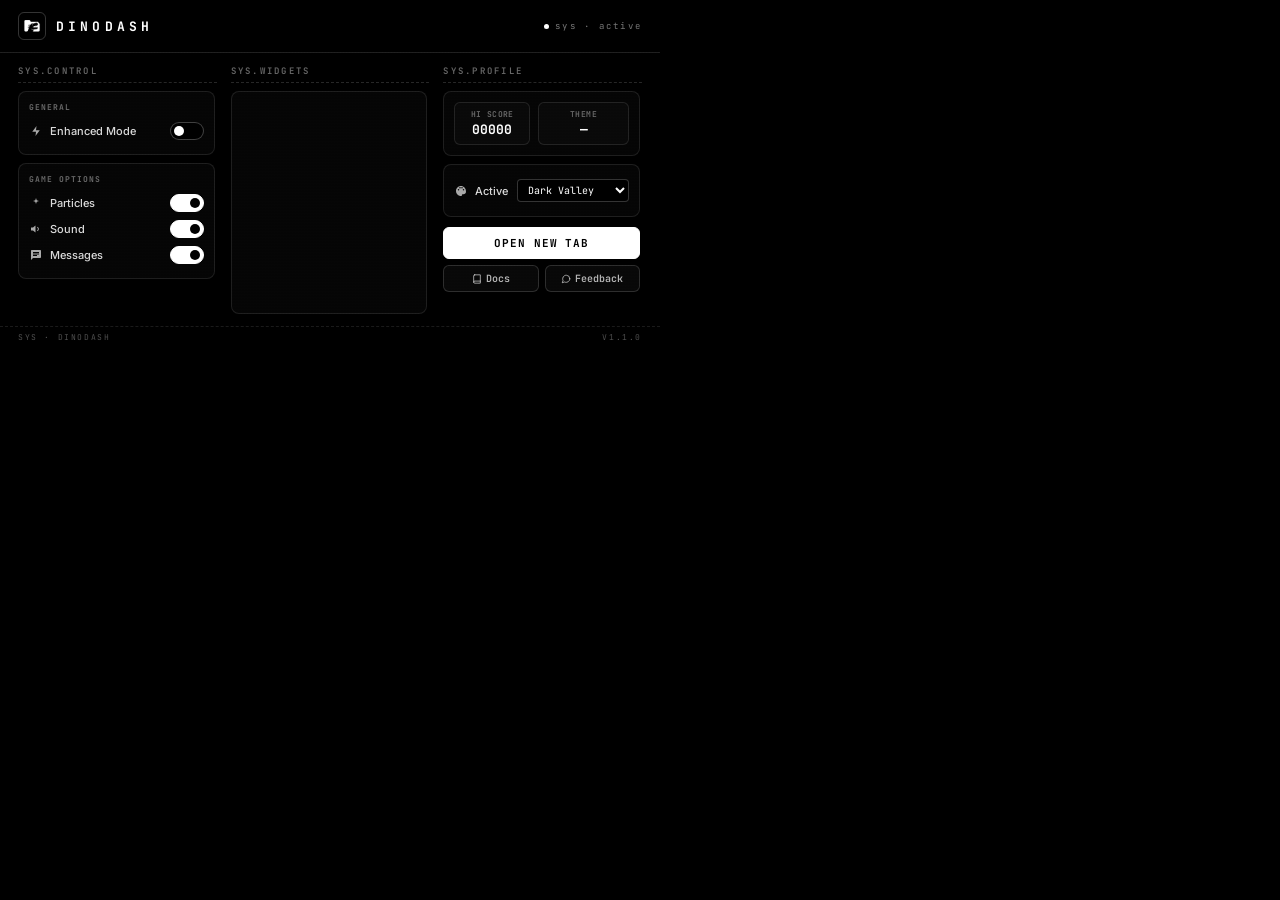
==== commit c6dc82bc: "version updated" ====
--- a/popup.html
+++ b/popup.html
@@ -680,7 +680,7 @@
         <!-- Bottom status bar -->
         <div class="footer-bar">
             <span>sys · dinodash</span>
-            <span>v1.0</span>
+            <span>v1.1.0</span>
         </div>
     </div>
 
